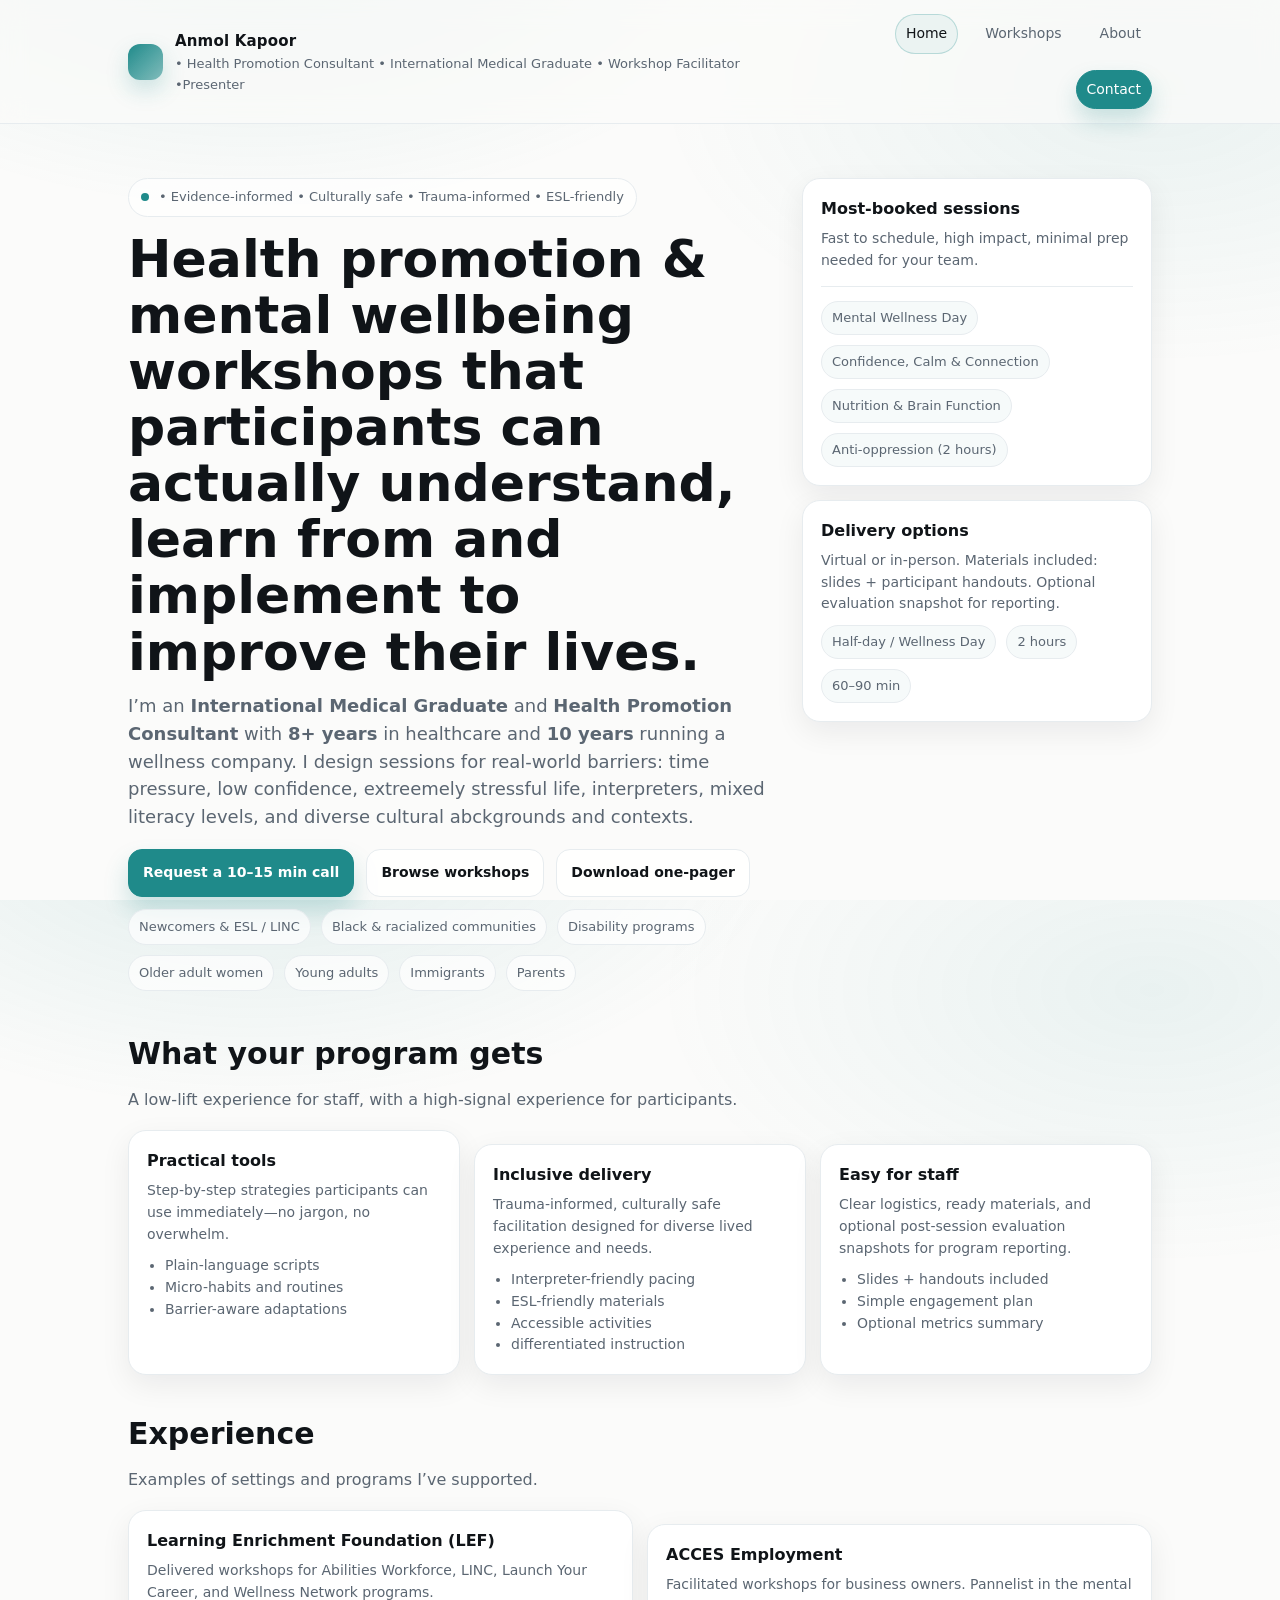
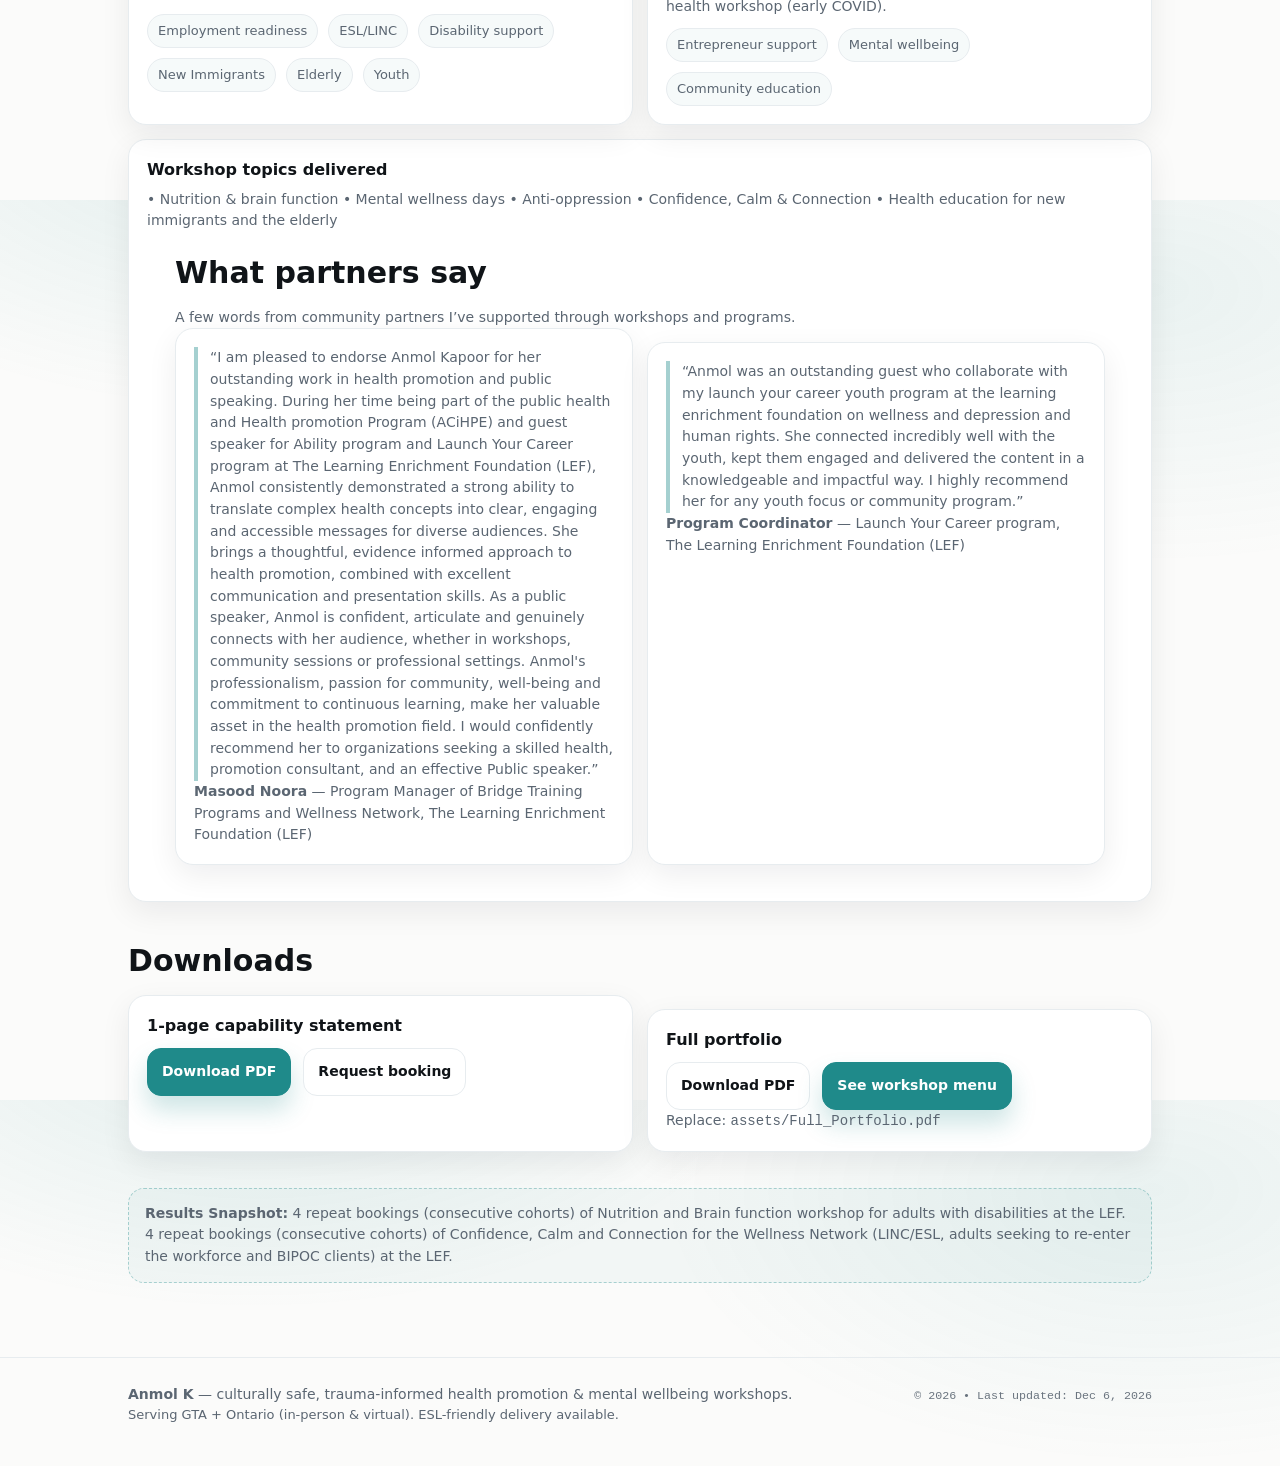
==== index.html @ 8e1f1c74 "Updated assets and testimonials  index.html" ====
<!doctype html>
<html lang="en">
<head>
  <meta charset="utf-8">
  <meta name="viewport" content="width=device-width, initial-scale=1">
  <meta name="description" content="Health Promotion Consultant portfolio site">
  <title>Anmol Kapoor • Health Promotion Consultant Portfolio</title>
  <link rel="preconnect" href="https://fonts.googleapis.com">
  <link rel="preconnect" href="https://fonts.gstatic.com" crossorigin>
  <link rel="stylesheet" href="styles.css">
</head>
<body>
  <header class="topbar">
    <div class="container">
      <div class="nav">
        <a class="brand" href="index.html" aria-label="Home">
          <div class="mark" aria-hidden="true"></div>
          <div>
            <b>Anmol Kapoor</b>
            <span>• Health Promotion Consultant • International Medical Graduate • Workshop Facilitator •Presenter</span>
          </div>
        </a>

        <nav class="menu" aria-label="Primary">
          <a data-nav href="index.html">Home</a>
          <a data-nav href="workshops.html">Workshops</a>
          <a data-nav href="about.html">About</a>
          <a data-nav class="cta" href="contact.html">Contact</a>
        </nav>
      </div>
    </div>
  </header>

  <main>
    
<section class="hero">
  <div class="container">
    <div class="hero-grid">
      <div>
        <div class="kicker"><span class="dot"></span><span> • Evidence‑informed • Culturally safe • Trauma‑informed • ESL‑friendly</span></div>
        <h1>Health promotion & mental wellbeing workshops that participants can actually understand, learn from and implement to improve their lives.</h1>
        <p class="lede">
          I’m an <b>International Medical Graduate</b> and <b>Health Promotion Consultant</b> with <b>8+ years</b> in healthcare and
          <b>10 years</b> running a wellness company. I design sessions for real-world barriers: time pressure, low confidence, extreemely stressful life, interpreters,
          mixed literacy levels, and diverse cultural abckgrounds and contexts.
        </p>

        <div class="actions">
          <a class="button primary" href="contact.html">Request a 10–15 min call</a>
          <a class="button" href="workshops.html">Browse workshops</a>
          <a class="button" href="#downloads">Download one‑pager</a>
        </div>

        <div class="badge-row">
          <span class="badge">Newcomers & ESL / LINC</span>
          <span class="badge">Black & racialized communities</span>
          <span class="badge">Disability programs</span>
          <span class="badge">Older adult women</span>
          <span class="badge">Young adults</span>
          <span class="badge">Immigrants</span>
          <span class="badge">Parents</span>
        </div>
      </div>

      <aside>
        <div class="card">
          <h3>Most-booked sessions</h3>
          <p>Fast to schedule, high impact, minimal prep needed for your team.</p>
          <div class="hr"></div>
          <div class="meta">
            <span>Mental Wellness Day</span>
            <span>Confidence, Calm & Connection</span>
            <span>Nutrition & Brain Function</span>
            <span>Anti‑oppression (2 hours)</span>
          </div>
        </div>

        <div class="card">
          <h3>Delivery options</h3>
          <p>Virtual or in-person. Materials included: slides + participant handouts. Optional evaluation snapshot for reporting.</p>
          <div class="meta">
            <span>Half-day / Wellness Day</span>
            <span>2 hours</span>
            <span>60–90 min</span>
          </div>
        </div>
      </aside>
    </div>
  </div>
</section>

<section class="section">
  <div class="container">
    <h2>What your program gets</h2>
    <p class="sub">A low-lift experience for staff, with a high-signal experience for participants.</p>

    <div class="grid-3">
      <div class="card">
        <h3>Practical tools</h3>
        <p>Step-by-step strategies participants can use immediately—no jargon, no overwhelm.</p>
        <ul class="list">
          <li>Plain-language scripts</li>
          <li>Micro-habits and routines</li>
          <li>Barrier-aware adaptations</li>
        </ul>
      </div>

      <div class="card">
        <h3>Inclusive delivery</h3>
        <p>Trauma-informed, culturally safe facilitation designed for diverse lived experience and needs.</p>
        <ul class="list">
          <li>Interpreter-friendly pacing</li>
          <li>ESL-friendly materials</li>
          <li>Accessible activities</li>
          <li>differentiated instruction</li>
        </ul>
      </div>

      <div class="card">
        <h3>Easy for staff</h3>
        <p>Clear logistics, ready materials, and optional post-session evaluation snapshots for program reporting.</p>
        <ul class="list">
          <li>Slides + handouts included</li>
          <li>Simple engagement plan</li>
          <li>Optional metrics summary</li>
        </ul>
      </div>
    </div>
  </div>
</section>

<section class="section">
  <div class="container">
    <h2>Experience</h2>
    <p class="sub">Examples of settings and programs I’ve supported.</p>

    <div class="grid-2">
      <div class="card">
        <h3>Learning Enrichment Foundation (LEF)</h3>
        <p>Delivered workshops for Abilities Workforce, LINC, Launch Your Career, and Wellness Network programs.</p>
        <div class="meta">
          <span>Employment readiness</span><span>ESL/LINC</span><span>Disability support</span><span>New Immigrants</span><span>Elderly</span><span>Youth</span>
        </div>
      </div>
      <div class="card">
        <h3>ACCES Employment</h3>
        <p>Facilitated workshops for business owners. Pannelist in the mental health workshop (early COVID).</p>
        <div class="meta">
          <span>Entrepreneur support</span><span>Mental wellbeing</span><span>Community education</span>
        </div>
      </div>
    </div>

    <div class="card" style="margin-top:14px">
      <h3>Workshop topics delivered</h3>
      <p> • Nutrition & brain function • Mental wellness days • Anti-oppression • Confidence, Calm & Connection • Health education for new immigrants and the elderly</p>
       <section class="section" id="testimonials">
  <div class="container">
    <h2>What partners say</h2>
    <p class="muted">A few words from community partners I’ve supported through workshops and programs.</p>

    <div class="grid-2">
      <div class="card testimonial">
        <p class="quote">“I am pleased to endorse Anmol Kapoor for her outstanding work in health promotion and public speaking. During her time being part of the public health and Health promotion Program (ACiHPE) and guest speaker for Ability program and Launch Your Career program at The Learning Enrichment Foundation (LEF), Anmol consistently demonstrated a strong ability to translate complex health concepts into clear, engaging and accessible messages for diverse audiences. 

She brings a thoughtful, evidence informed approach to health promotion, combined with excellent communication and presentation skills. As a public speaker, Anmol is confident, articulate and genuinely connects with her audience, whether in workshops, community sessions or professional settings.

Anmol's professionalism, passion for community, well-being and commitment to continuous learning, make her valuable asset in the health promotion field. I would confidently recommend her to organizations seeking a skilled health, promotion consultant, and an effective Public speaker.”</p>
        <p class="byline"><strong>Masood Noora</strong> — Program Manager of Bridge Training Programs and Wellness Network, The Learning Enrichment Foundation (LEF)</p>
      </div>

      <div class="card testimonial">
        <p class="quote">“Anmol was an outstanding guest who collaborate with my launch your career youth program at the learning enrichment foundation on wellness and depression and human rights. She connected incredibly well with the youth, kept them engaged and delivered the content in a knowledgeable and impactful way. I highly recommend her for any youth focus or community program.”</p>
        <p class="byline"><strong>Program Coordinator</strong> — Launch Your Career program, The Learning Enrichment Foundation (LEF)</p>
      </div>
    </div>
  </div>
</section>
    </div>
  </div>
</section>

<section class="section" id="downloads">
  <div class="container">
    <h2>Downloads</h2>
    

    <div class="grid-2">
      <div class="card">
        <h3>1‑page capability statement</h3>
        
        <div class="actions" style="margin-top:10px">
          <a class="button primary" href="assets/AnnK_Capability_Statement_UPLOAD.pdf" download>Download PDF</a>
          <a class="button" href="contact.html">Request booking</a>
        </div>
        
      </div>
      <div class="card">
        <h3>Full portfolio</h3>
       
        <div class="actions" style="margin-top:10px">
          <a class="button" href="assets/AnnK_Full_Portfolio_UPLOAD.pdf" download>Download PDF</a>
          <a class="button primary" href="workshops.html">See workshop menu</a>
        </div>
        <p class="small">Replace: <span style="font-family:var(--mono)">assets/Full_Portfolio.pdf</span></p>
      </div>
    </div>
  </div>
</section>

<section class="section">
  <div class="container">
    <div class="note">
      <b>Results Snapshot:</b> 4 repeat bookings (consecutive cohorts) of Nutrition and Brain function workshop for adults with disabilities at the LEF. 4 repeat bookings (consecutive cohorts) of Confidence, Calm and Connection for the Wellness Network (LINC/ESL, adults seeking to re-enter the workforce and BIPOC clients) at the LEF.
      
    </div>
  </div>
</section>

  </main>

  <footer class="footer">
    <div class="container">
      <div class="row">
        <div>
          <div><b>Anmol K</b> — culturally safe, trauma-informed health promotion & mental wellbeing workshops.</div>
          <div class="small">Serving GTA + Ontario (in-person & virtual). ESL-friendly delivery available.</div>
        </div>
        <div style="text-align:right">
          <small>© <span id="y"></span> • Last updated: <span id="d"></span></small>
        </div>
      </div>
    </div>
  </footer>

  <script>
    document.getElementById('y').textContent = new Date().getFullYear();
    const months = ["Jan","Feb","Mar","Apr","May","Jun","Jul","Aug","Sep","Oct","Nov","Dec"];
    const now = new Date();
    document.getElementById('d').textContent = months[now.getMonth()] + " " + now.getDate() + ", " + now.getFullYear();
  </script>
  <script src="script.js"></script>
</body>
</html>
---- styles.css ----
:root{
  --bg: #fbfbfa;
  --card: #ffffff;
  --text: #101418;
  --muted: #5b6672;
  --line: #e7ecef;
  --accent: #1f8a8a; /* teal */
  --accent-2:#0f6d6d;
  --shadow: 0 10px 30px rgba(16,20,24,.07);
  --radius: 18px;
  --max: 1080px;
  --pad: clamp(18px, 3vw, 28px);
  --h1: clamp(34px, 4.2vw, 52px);
  --h2: clamp(22px, 2.6vw, 30px);
  --h3: 18px;
  --p: 16px;
  --small: 13px;
  --mono: ui-monospace, SFMono-Regular, Menlo, Monaco, Consolas, "Liberation Mono", "Courier New", monospace;
  --sans: ui-sans-serif, system-ui, -apple-system, Segoe UI, Roboto, Helvetica, Arial, "Apple Color Emoji","Segoe UI Emoji";
}

*{box-sizing:border-box}
html,body{height:100%}
body{
  margin:0;
  font-family:var(--sans);
  background: radial-gradient(900px 500px at 20% -10%, rgba(31,138,138,.12), transparent 60%),
              radial-gradient(900px 500px at 90% 10%, rgba(31,138,138,.08), transparent 55%),
              var(--bg);
  color:var(--text);
  line-height:1.55;
}

a{color:inherit; text-decoration:none}
a:hover{text-decoration:underline}
.container{max-width:var(--max); margin:0 auto; padding:0 var(--pad)}
/* Top nav */
.topbar{
  position:sticky; top:0; z-index:50;
  background: rgba(251,251,250,.72);
  backdrop-filter: blur(12px);
  border-bottom:1px solid var(--line);
}
.nav{
  display:flex; align-items:center; justify-content:space-between;
  padding: 14px 0;
  gap: 18px;
}
.brand{
  display:flex; align-items:center; gap:12px; min-width: 200px;
}
.mark{
  width:36px; height:36px; border-radius:12px;
  background: linear-gradient(135deg, var(--accent), rgba(31,138,138,.55));
  box-shadow: 0 10px 22px rgba(31,138,138,.22);
}
.brand b{font-size: 15px; letter-spacing:.2px}
.brand span{display:block; font-size: var(--small); color: var(--muted); margin-top: 1px}

.menu{display:flex; gap: 16px; align-items:center; flex-wrap: wrap; justify-content:flex-end}
.menu a{
  font-size: 14px;
  color: var(--muted);
  padding: 8px 10px;
  border-radius: 999px;
  border: 1px solid transparent;
}
.menu a.active{
  color: var(--text);
  border-color: rgba(31,138,138,.25);
  background: rgba(31,138,138,.06);
}
.menu a.cta{
  color: white;
  background: var(--accent);
  border-color: var(--accent);
  box-shadow: 0 12px 22px rgba(31,138,138,.22);
}
.menu a.cta:hover{background: var(--accent-2); text-decoration:none}

.footer{
  border-top:1px solid var(--line);
  margin-top: 56px;
  padding: 26px 0 40px;
  color: var(--muted);
  font-size: 14px;
}
.footer .row{display:flex; justify-content:space-between; gap:18px; flex-wrap:wrap}
.footer small{font-family: var(--mono); opacity:.9}

/* sections */
.hero{
  padding: 54px 0 22px;
}
.hero-grid{
  display:grid;
  grid-template-columns: 1.3fr .7fr;
  gap: 24px;
  align-items: start;
}
@media (max-width: 900px){
  .hero-grid{grid-template-columns: 1fr}
}
.kicker{
  display:inline-flex; gap:10px; align-items:center;
  font-size: 13px; color: var(--muted);
  border: 1px solid var(--line);
  background: rgba(255,255,255,.7);
  padding: 8px 12px;
  border-radius: 999px;
}
.dot{width:8px;height:8px;border-radius:50%;background: var(--accent)}
h1{font-size: var(--h1); line-height:1.08; margin: 14px 0 12px}
.lede{font-size: 18px; color: var(--muted); margin: 0 0 18px}
.actions{display:flex; gap:12px; flex-wrap: wrap; align-items:center}
.button{
  display:inline-flex; align-items:center; justify-content:center;
  gap:10px;
  padding: 12px 14px;
  border-radius: 14px;
  border:1px solid var(--line);
  background: rgba(255,255,255,.9);
  font-weight: 600;
  font-size: 14px;
}
.button.primary{
  background: var(--accent);
  border-color: var(--accent);
  color:white;
  box-shadow: 0 14px 24px rgba(31,138,138,.22);
}
.button.primary:hover{background: var(--accent-2); text-decoration:none}
.button:hover{text-decoration:none; border-color: rgba(31,138,138,.25)}
.badge-row{display:flex; gap:10px; flex-wrap:wrap; margin-top: 12px}
.badge{
  font-size: 13px;
  padding: 7px 10px;
  border-radius: 999px;
  border: 1px solid var(--line);
  background: rgba(255,255,255,.7);
  color: var(--muted);
}

.card{
  background: var(--card);
  border: 1px solid var(--line);
  border-radius: var(--radius);
  box-shadow: var(--shadow);
  padding: 18px;
}
.card + .card{margin-top: 14px}
.card h3{margin: 0 0 6px; font-size: 16px}
.card p{margin: 0; color: var(--muted); font-size: 14px}
.meta{
  font-size: 13px;
  color: var(--muted);
  margin-top: 10px;
  display:flex; flex-wrap:wrap; gap:10px;
}
.meta span{
  border:1px solid var(--line);
  background: rgba(31,138,138,.04);
  padding: 6px 10px;
  border-radius: 999px;
}
.section{
  padding: 18px 0;
}
.section h2{
  font-size: var(--h2);
  margin: 0 0 10px;
}
.section .sub{
  color: var(--muted);
  margin: 0 0 18px;
  max-width: 70ch;
}
.grid-3{
  display:grid;
  grid-template-columns: repeat(3, 1fr);
  gap: 14px;
}
@media (max-width: 900px){ .grid-3{grid-template-columns: 1fr} }
.grid-2{
  display:grid;
  grid-template-columns: 1fr 1fr;
  gap: 14px;
}
@media (max-width: 900px){ .grid-2{grid-template-columns: 1fr} }

.list{
  margin: 10px 0 0;
  padding-left: 18px;
  color: var(--muted);
  font-size: 14px;
}
.hr{height:1px; background: var(--line); margin: 14px 0}
.small{
  font-size: 13px; color: var(--muted);
}
.quote{
  border-left: 4px solid rgba(31,138,138,.4);
  padding-left: 12px;
  color: var(--muted);
  font-size: 14px;
}
.note{
  border: 1px dashed rgba(31,138,138,.35);
  background: rgba(31,138,138,.04);
  border-radius: 16px;
  padding: 14px 16px;
  color: var(--muted);
  font-size: 14px;
}
.form{
  display:grid;
  gap: 12px;
}
label{font-size: 13px; color: var(--muted)}
input, textarea{
  width:100%;
  font-family: var(--sans);
  font-size: 15px;
  padding: 12px 12px;
  border-radius: 14px;
  border: 1px solid var(--line);
  background: rgba(255,255,255,.9);
  outline:none;
}
textarea{min-height: 140px; resize: vertical}
input:focus, textarea:focus{
  border-color: rgba(31,138,138,.45);
  box-shadow: 0 0 0 4px rgba(31,138,138,.12);
}
.inline{
  display:flex; gap: 12px; flex-wrap:wrap;
}
.inline > div{flex:1; min-width: 210px}
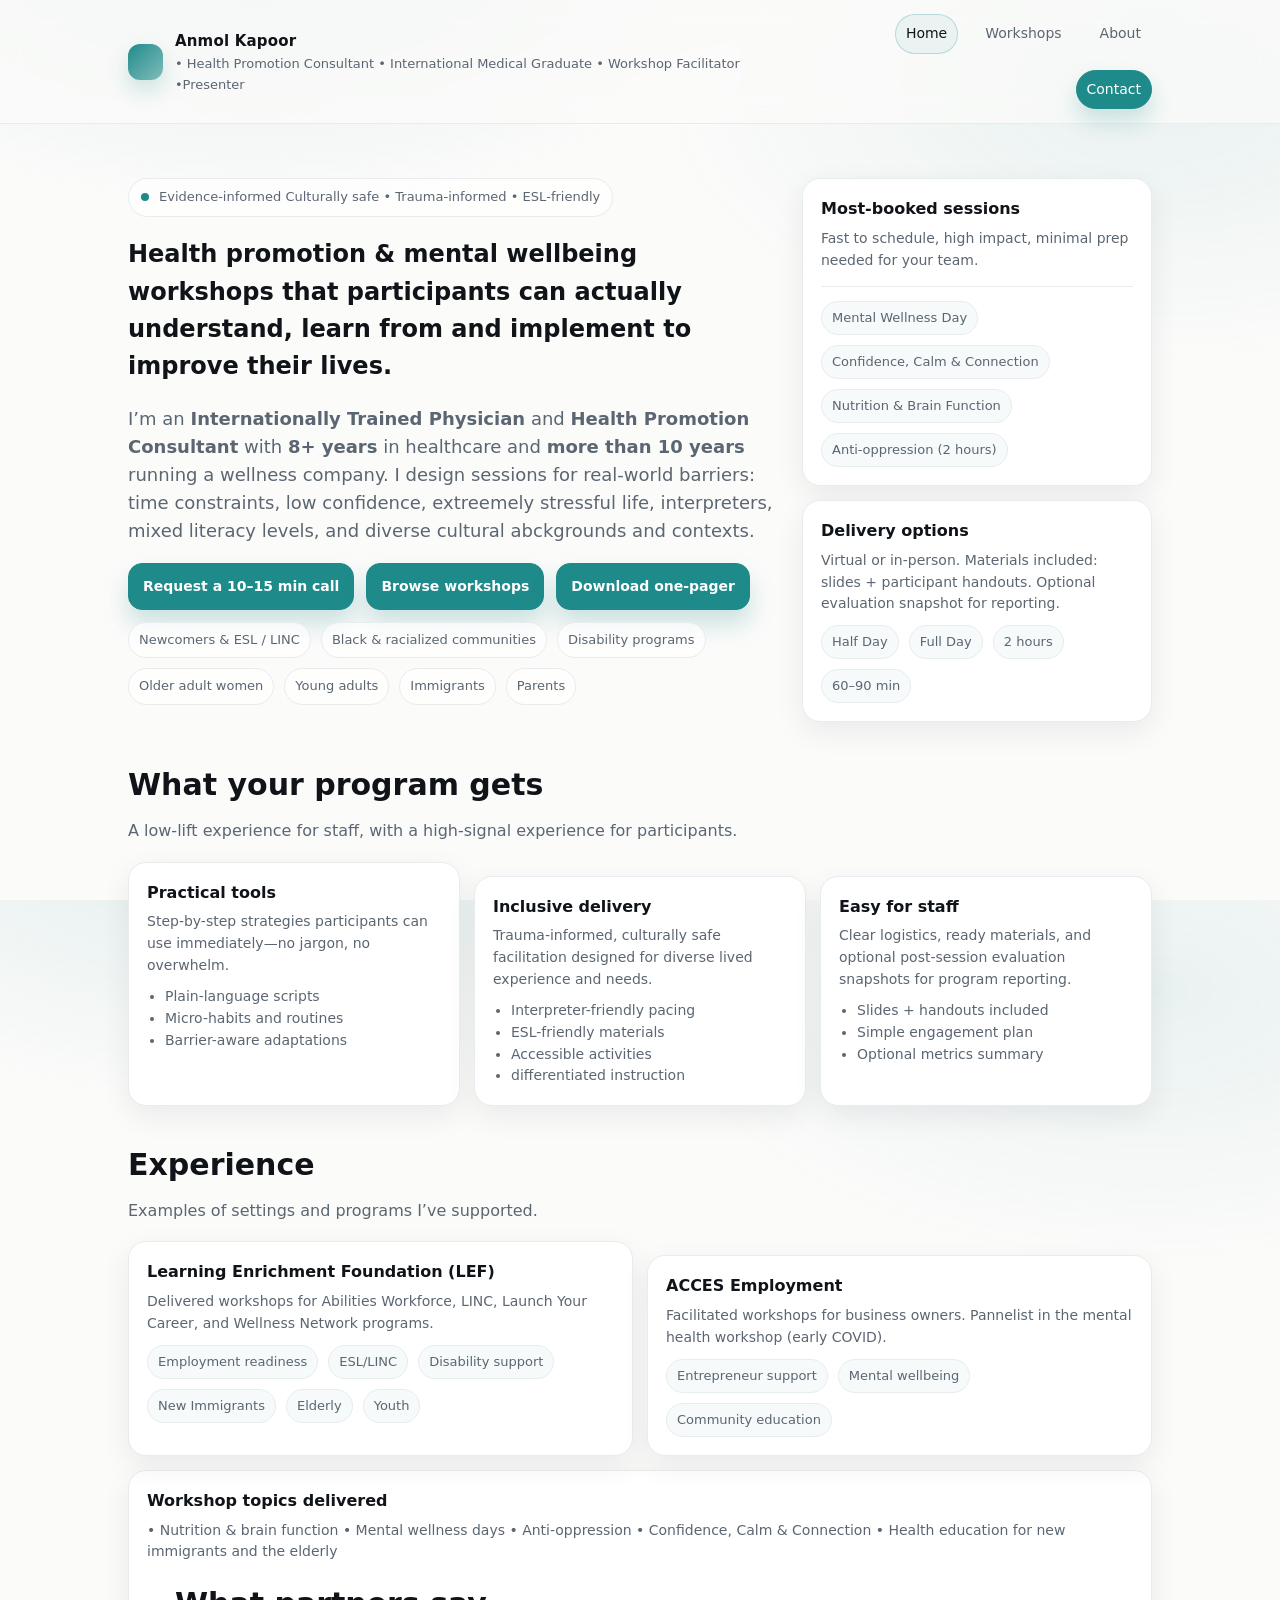
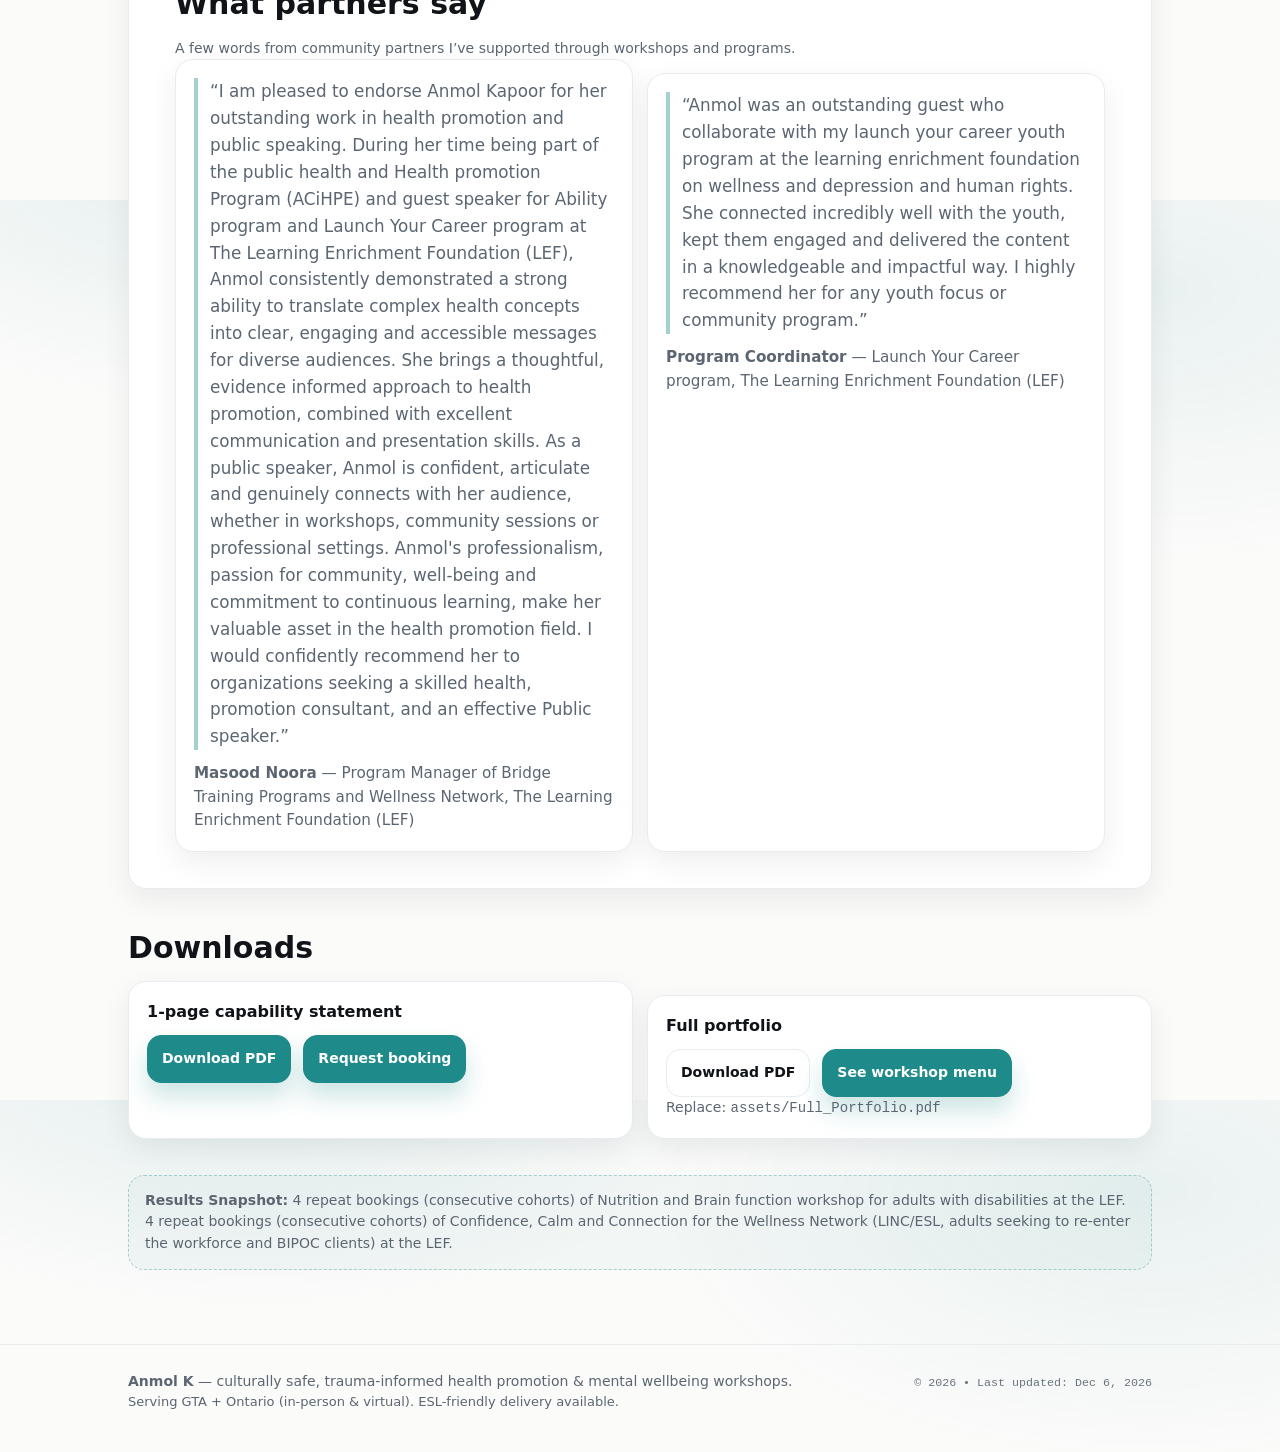
==== commit 2e78710f: "Update index.html" ====
--- a/index.html
+++ b/index.html
@@ -37,18 +37,18 @@
   <div class="container">
     <div class="hero-grid">
       <div>
-        <div class="kicker"><span class="dot"></span><span> • Evidence‑informed • Culturally safe • Trauma‑informed • ESL‑friendly</span></div>
-        <h1>Health promotion & mental wellbeing workshops that participants can actually understand, learn from and implement to improve their lives.</h1>
+        <div class="kicker"><span class="dot"></span><span>Evidence‑informed <span class="dot"></span><span>Culturally safe • Trauma‑informed • ESL‑friendly</span></div>
+        <h2>Health promotion & mental wellbeing workshops that participants can actually understand, learn from and implement to improve their lives.</h2>
         <p class="lede">
-          I’m an <b>International Medical Graduate</b> and <b>Health Promotion Consultant</b> with <b>8+ years</b> in healthcare and
-          <b>10 years</b> running a wellness company. I design sessions for real-world barriers: time pressure, low confidence, extreemely stressful life, interpreters,
+          I’m an <b>Internationally Trained Physician</b> and <b>Health Promotion Consultant</b> with <b>8+ years</b> in healthcare and
+          <b>more than 10 years</b> running a wellness company. I design sessions for real-world barriers: time constraints, low confidence, extreemely stressful life, interpreters,
           mixed literacy levels, and diverse cultural abckgrounds and contexts.
         </p>
 
         <div class="actions">
           <a class="button primary" href="contact.html">Request a 10–15 min call</a>
-          <a class="button" href="workshops.html">Browse workshops</a>
-          <a class="button" href="#downloads">Download one‑pager</a>
+          <a class="button primary" href="workshops.html">Browse workshops</a>
+          <a class="button primary" href="#downloads">Download one‑pager</a>
         </div>
 
         <div class="badge-row">
@@ -79,7 +79,8 @@
           <h3>Delivery options</h3>
           <p>Virtual or in-person. Materials included: slides + participant handouts. Optional evaluation snapshot for reporting.</p>
           <div class="meta">
-            <span>Half-day / Wellness Day</span>
+            <span>Half Day</span>
+            <span>Full Day</span>
             <span>2 hours</span>
             <span>60–90 min</span>
           </div>
@@ -191,7 +192,7 @@
         
         <div class="actions" style="margin-top:10px">
           <a class="button primary" href="assets/AnnK_Capability_Statement_UPLOAD.pdf" download>Download PDF</a>
-          <a class="button" href="contact.html">Request booking</a>
+          <a class="button primary" href="contact.html">Request booking</a>
         </div>
         
       </div>
--- a/styles.css
+++ b/styles.css
@@ -236,3 +236,13 @@
   display:flex; gap: 12px; flex-wrap:wrap;
 }
 .inline > div{flex:1; min-width: 210px}
+.testimonial .quote {
+  font-size: 1.05rem;
+  line-height: 1.6;
+  margin-bottom: 0.75rem;
+}
+
+.testimonial .byline {
+  margin: 0;
+  font-size: 0.95rem;
+}
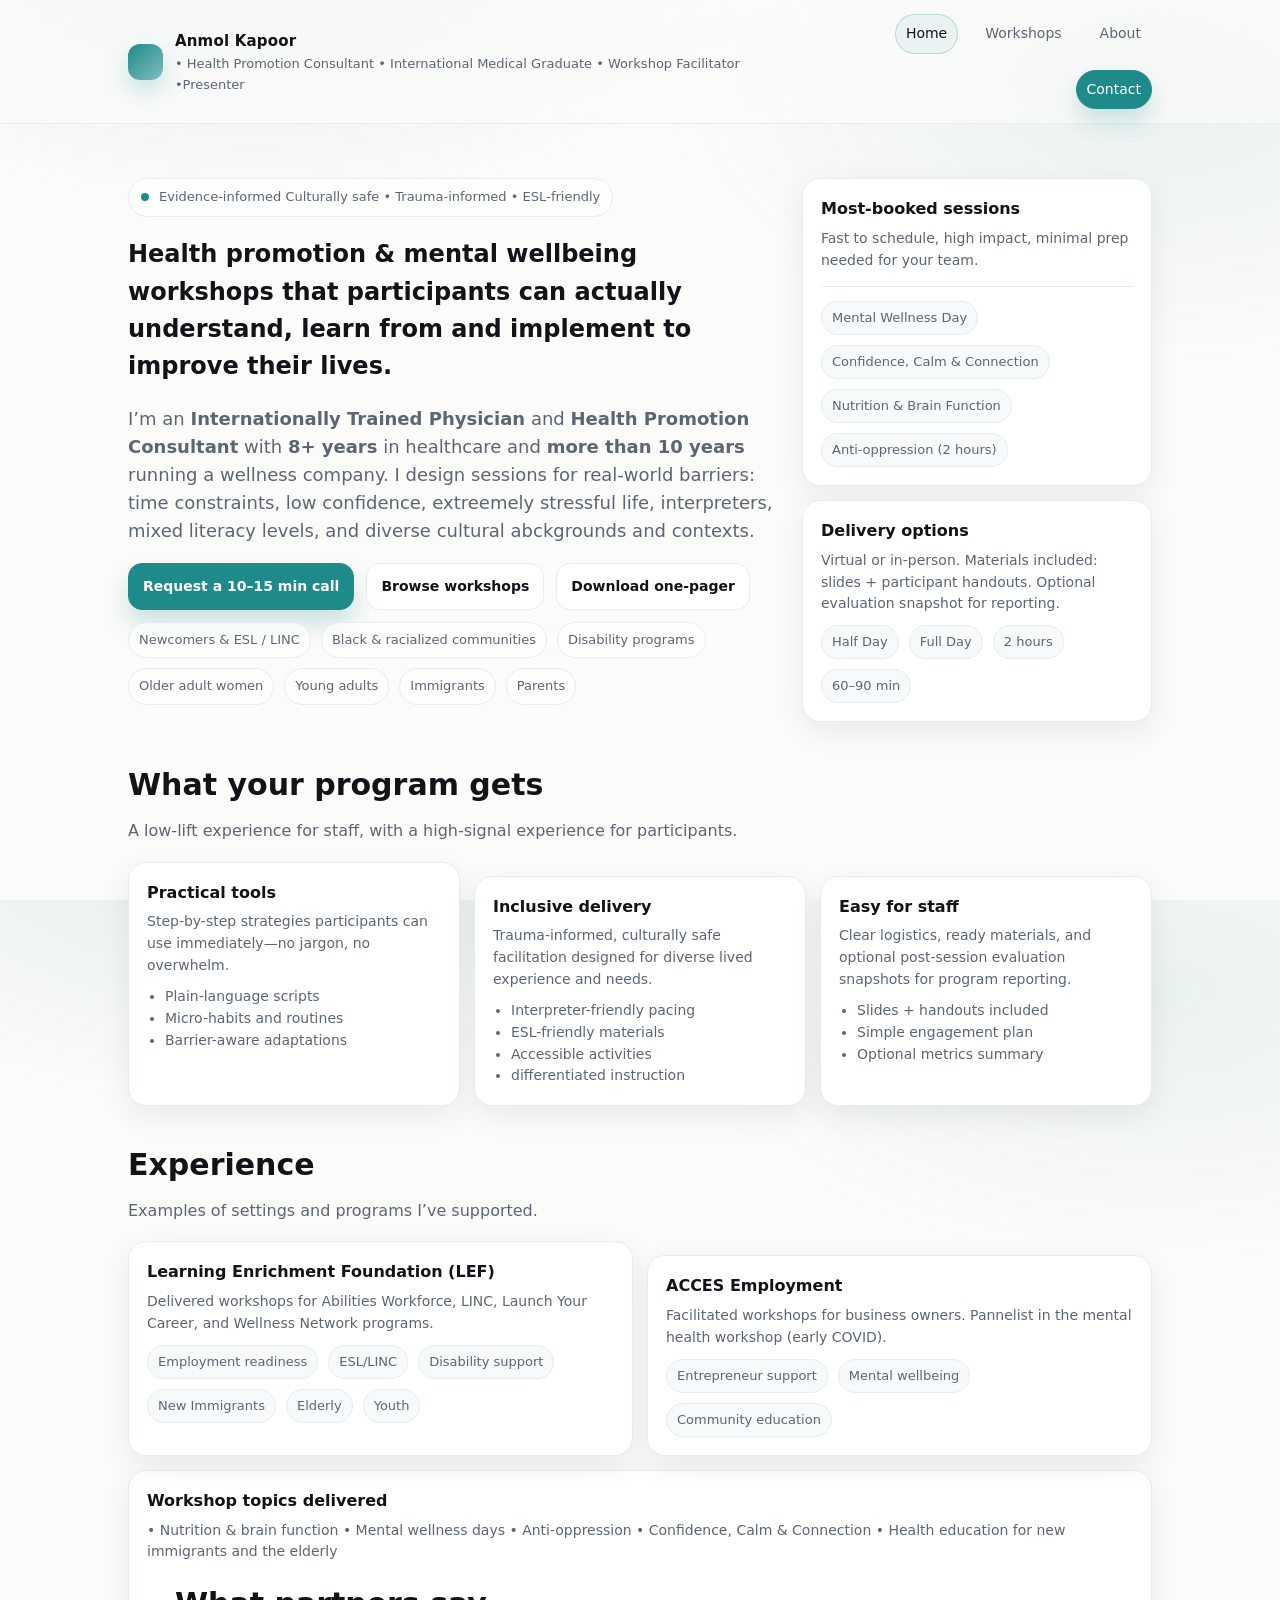
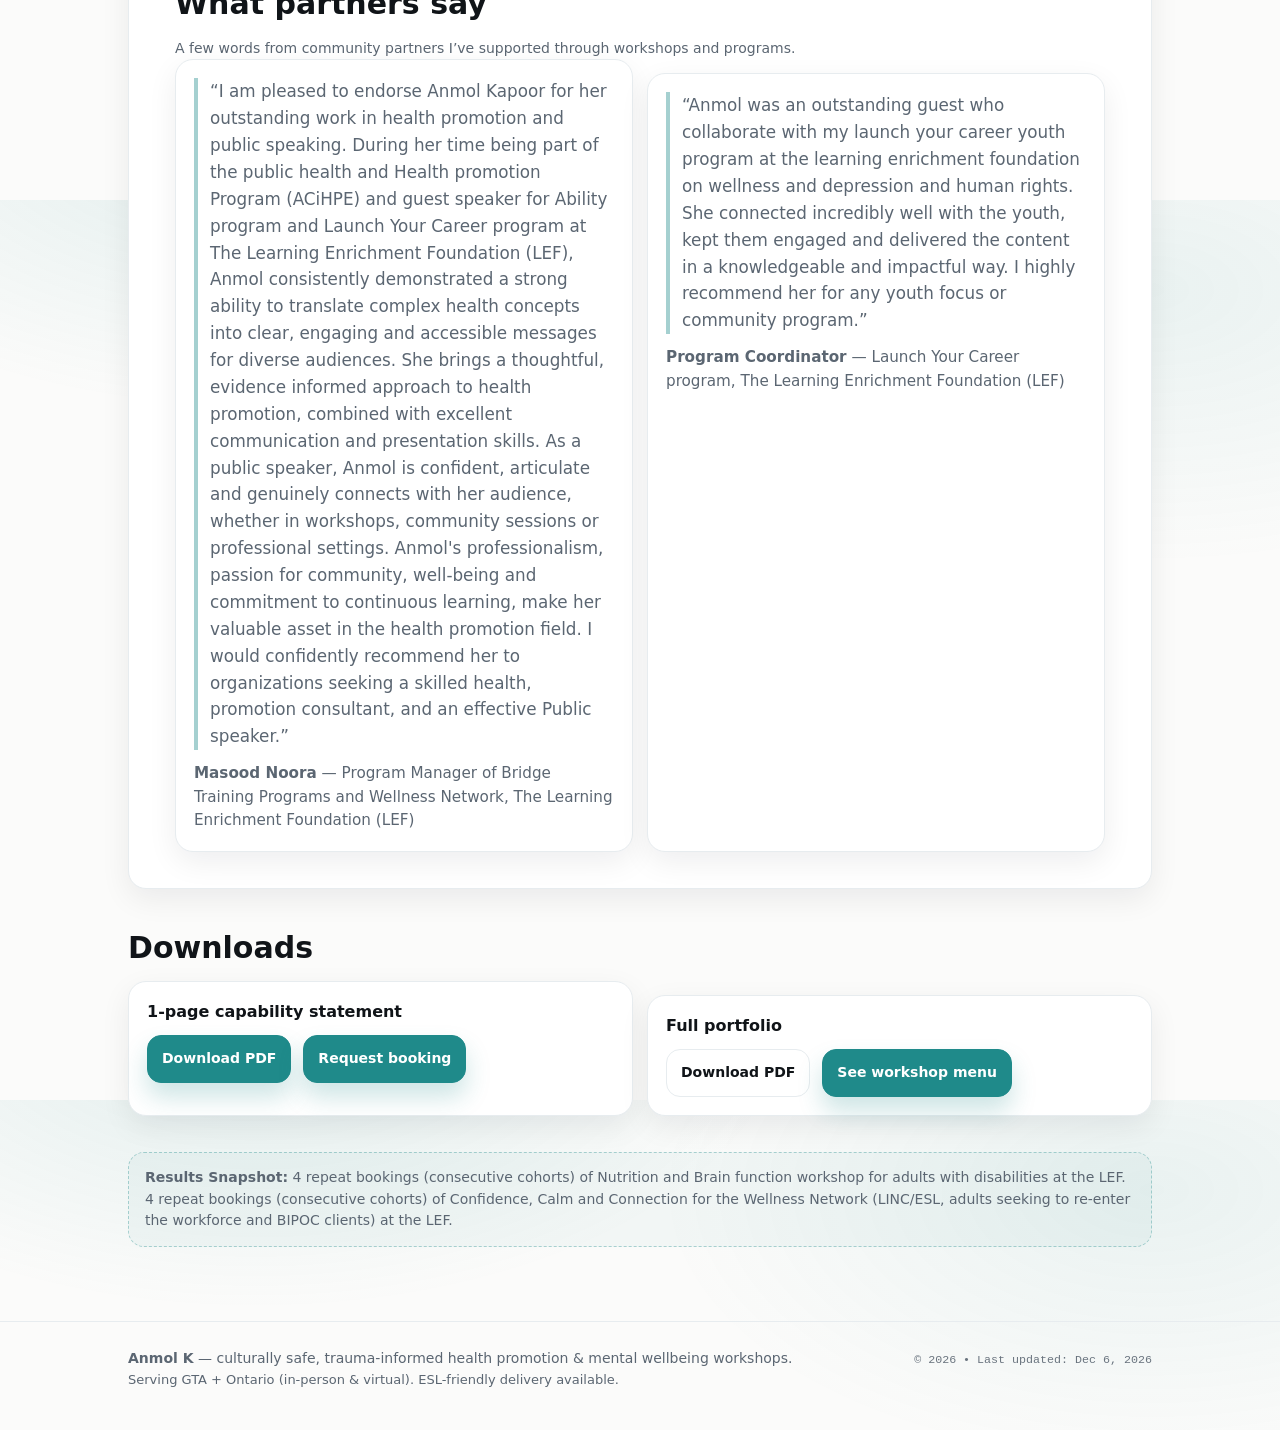
==== commit 75faadc4: "Update index.html" ====
--- a/index.html
+++ b/index.html
@@ -47,8 +47,8 @@
 
         <div class="actions">
           <a class="button primary" href="contact.html">Request a 10–15 min call</a>
-          <a class="button primary" href="workshops.html">Browse workshops</a>
-          <a class="button primary" href="#downloads">Download one‑pager</a>
+          <a class="button" href="workshops.html">Browse workshops</a>
+          <a class="button" href="#downloads">Download one‑pager</a>
         </div>
 
         <div class="badge-row">
@@ -203,7 +203,7 @@
           <a class="button" href="assets/AnnK_Full_Portfolio_UPLOAD.pdf" download>Download PDF</a>
           <a class="button primary" href="workshops.html">See workshop menu</a>
         </div>
-        <p class="small">Replace: <span style="font-family:var(--mono)">assets/Full_Portfolio.pdf</span></p>
+       
       </div>
     </div>
   </div>
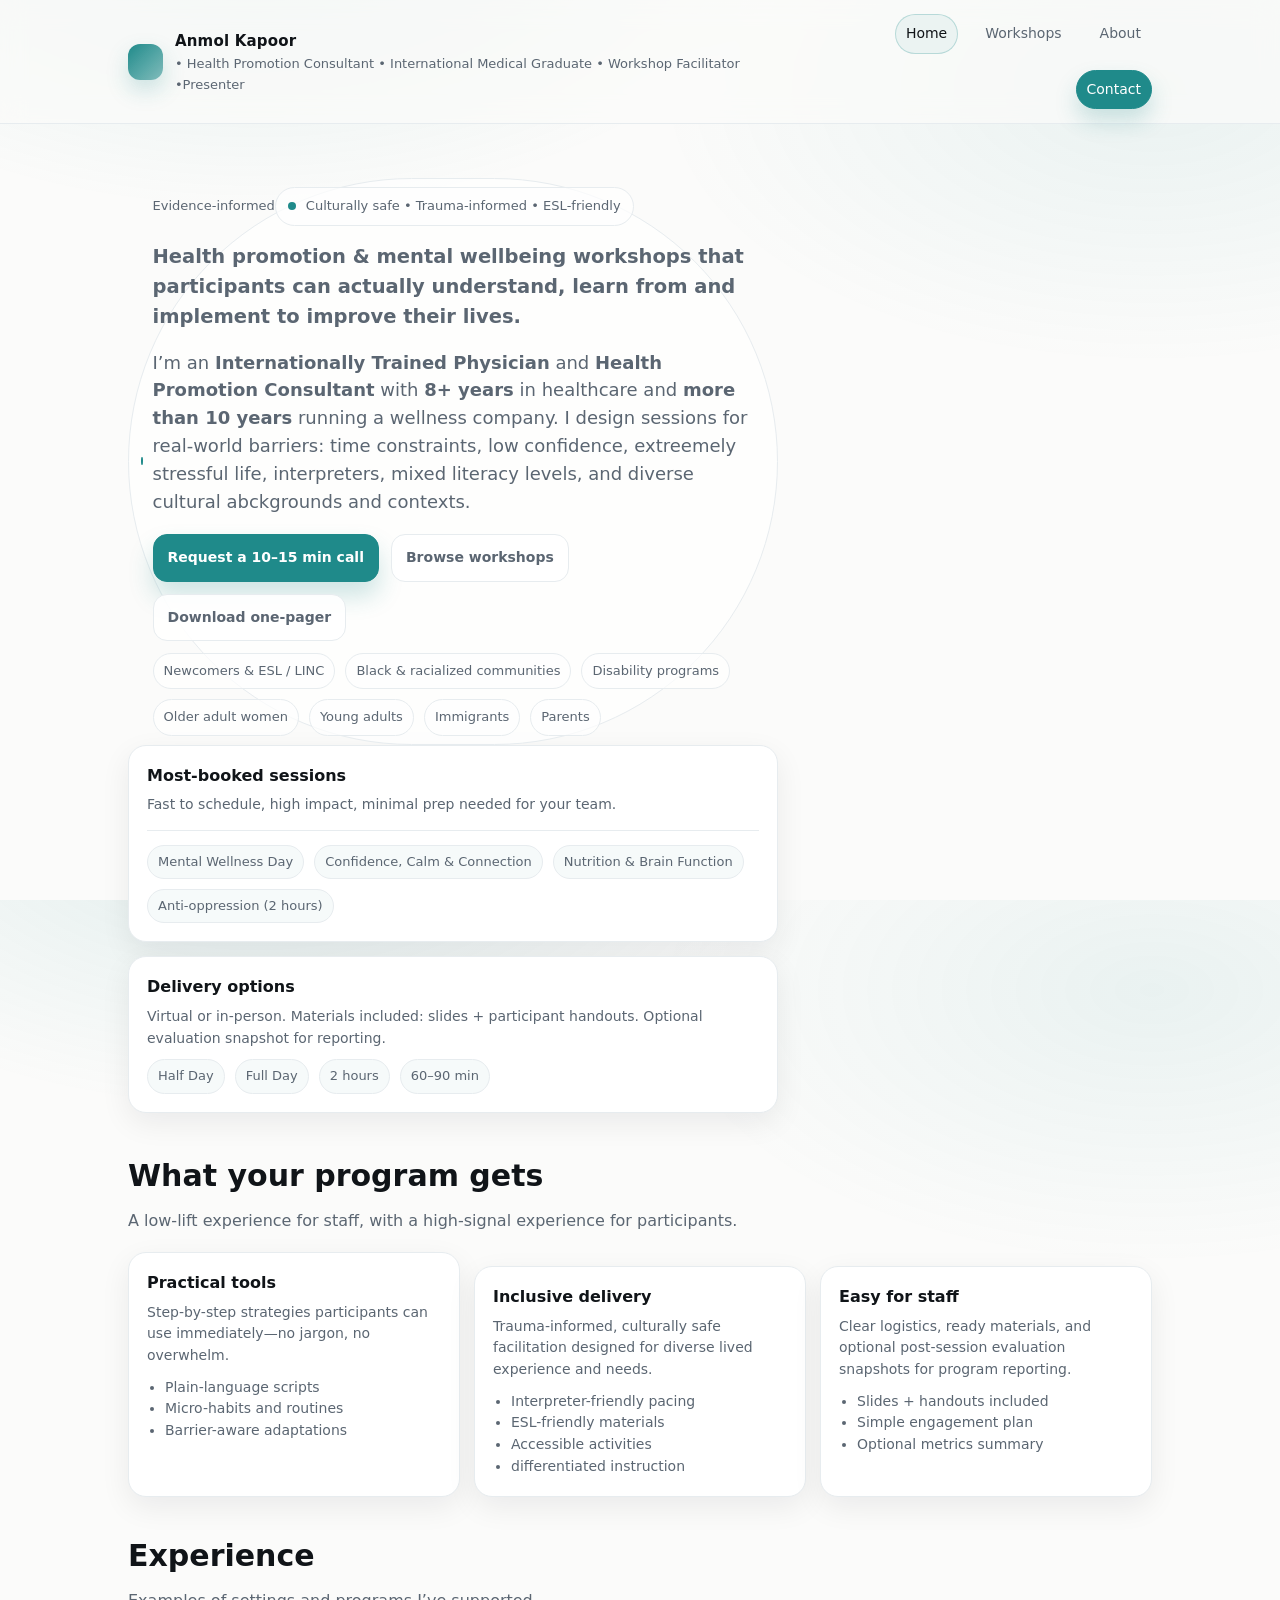
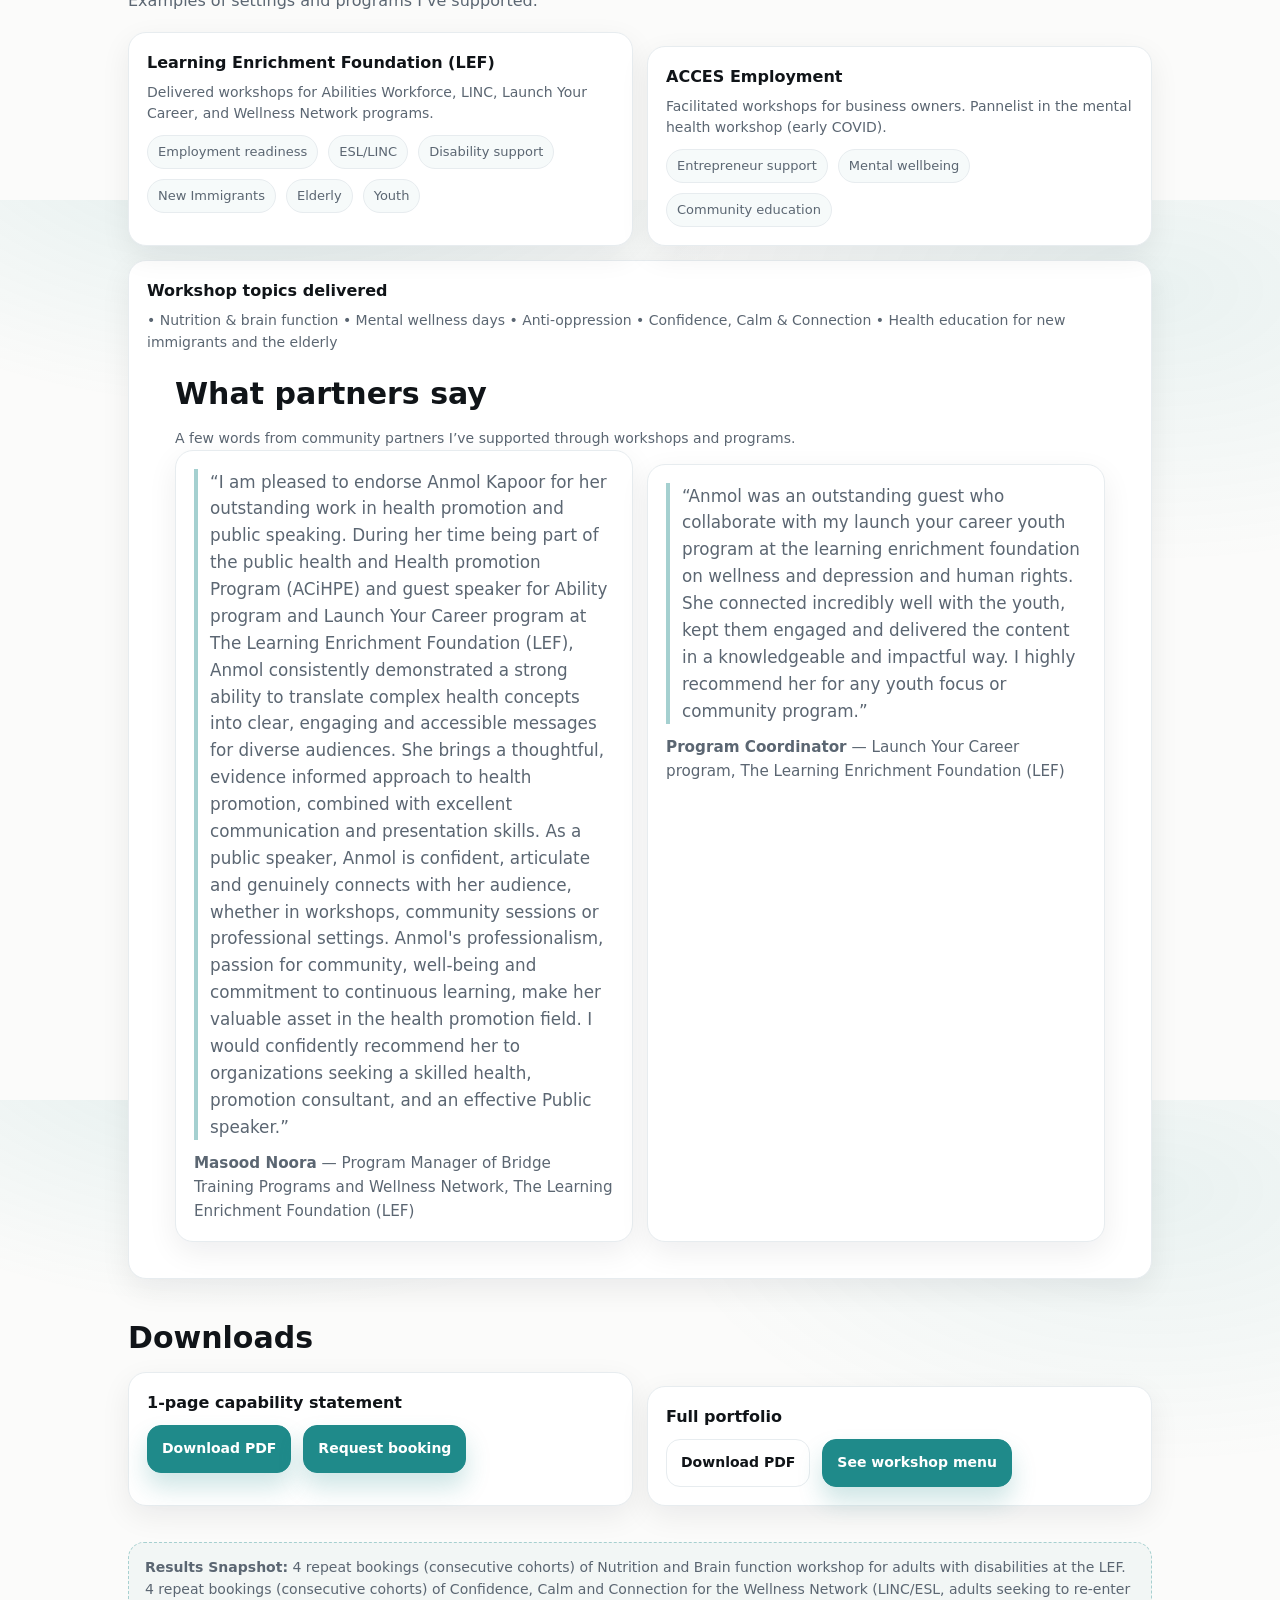
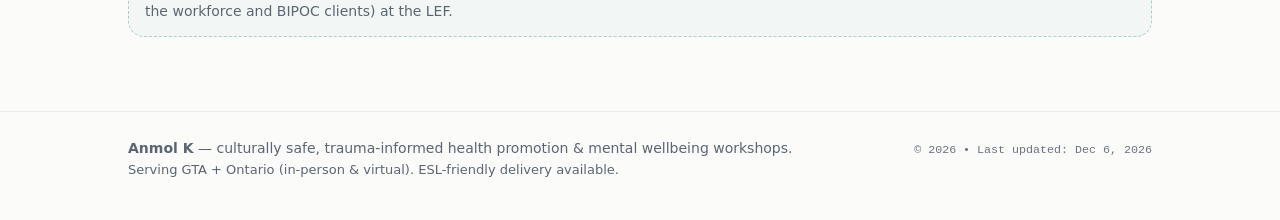
==== commit cee03a16: "Update index.html" ====
--- a/index.html
+++ b/index.html
@@ -37,7 +37,7 @@
   <div class="container">
     <div class="hero-grid">
       <div>
-        <div class="kicker"><span class="dot"></span><span>Evidence‑informed <span class="dot"></span><span>Culturally safe • Trauma‑informed • ESL‑friendly</span></div>
+        <div class="kicker"><span class="dot"></span><span>Evidence‑informed<div class="kicker"><span class="dot"></span><span>Culturally safe • Trauma‑informed • ESL‑friendly</span></div>
         <h2>Health promotion & mental wellbeing workshops that participants can actually understand, learn from and implement to improve their lives.</h2>
         <p class="lede">
           I’m an <b>Internationally Trained Physician</b> and <b>Health Promotion Consultant</b> with <b>8+ years</b> in healthcare and
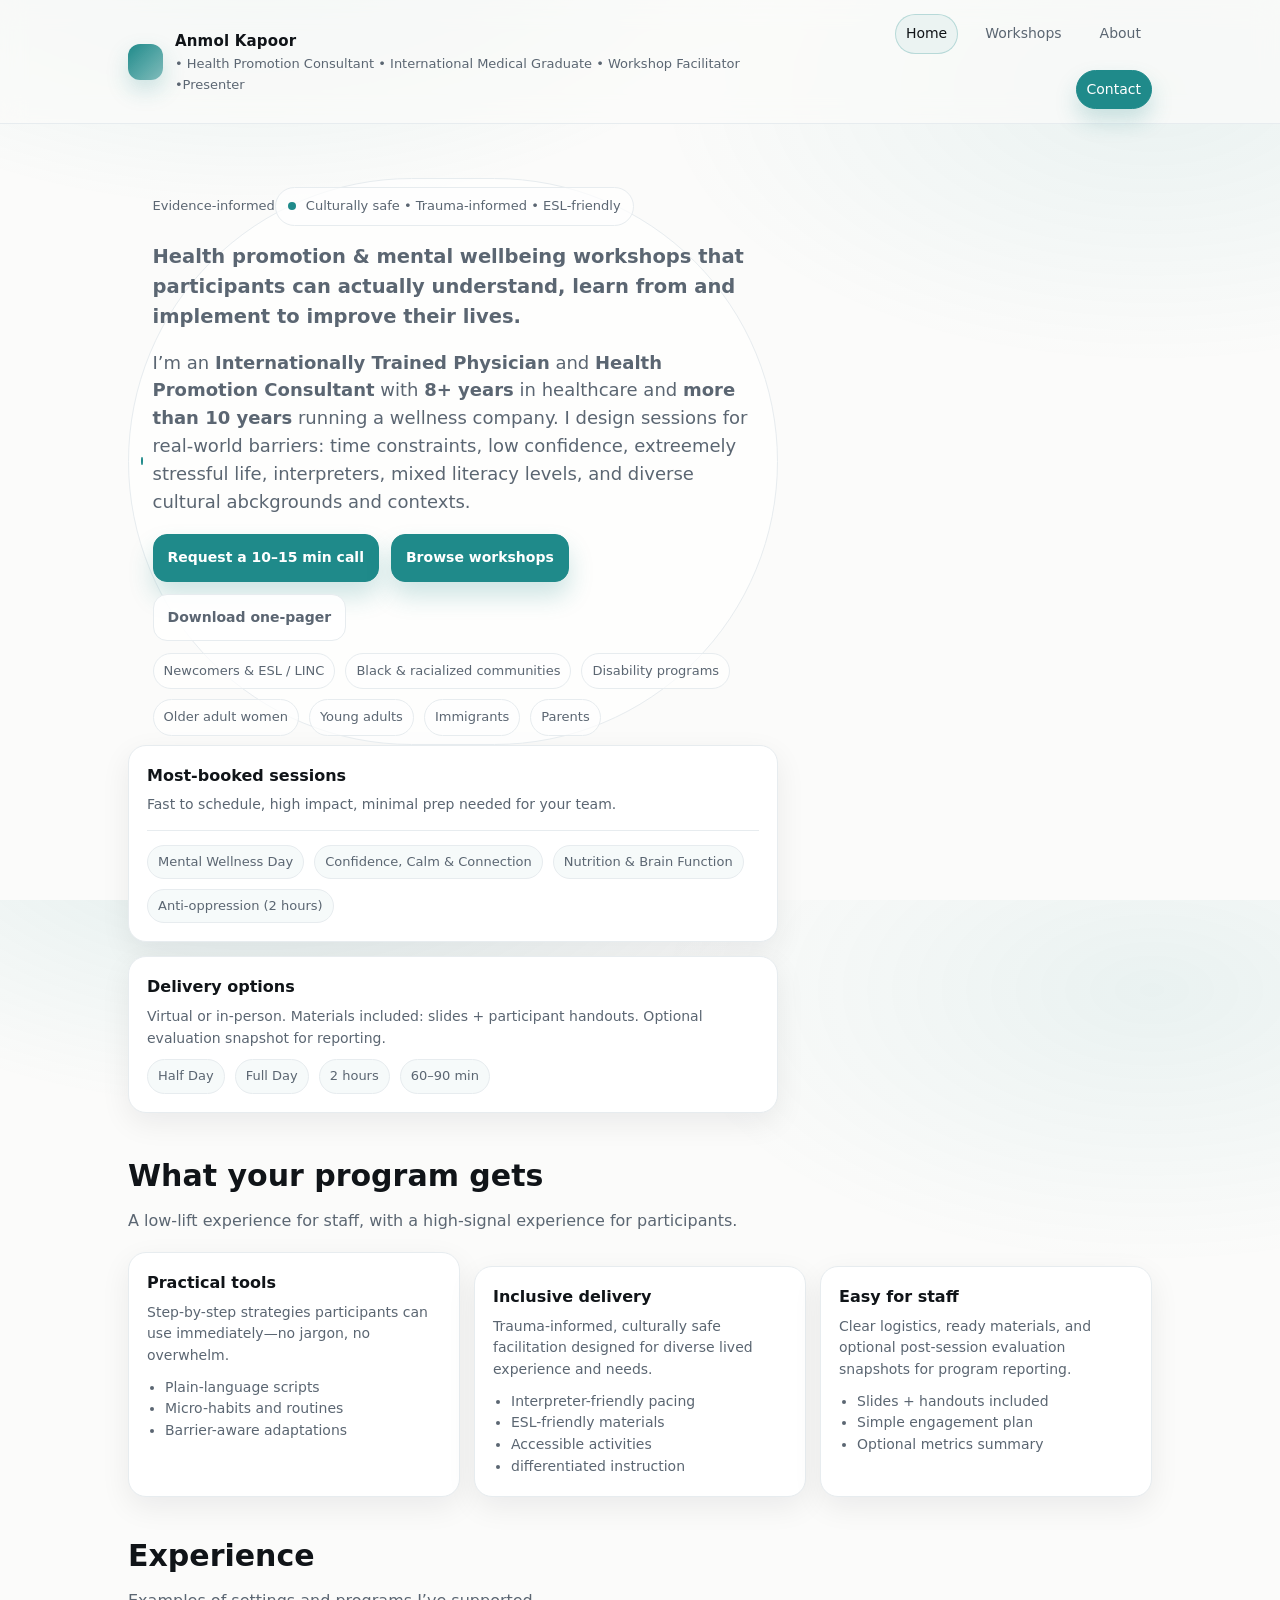
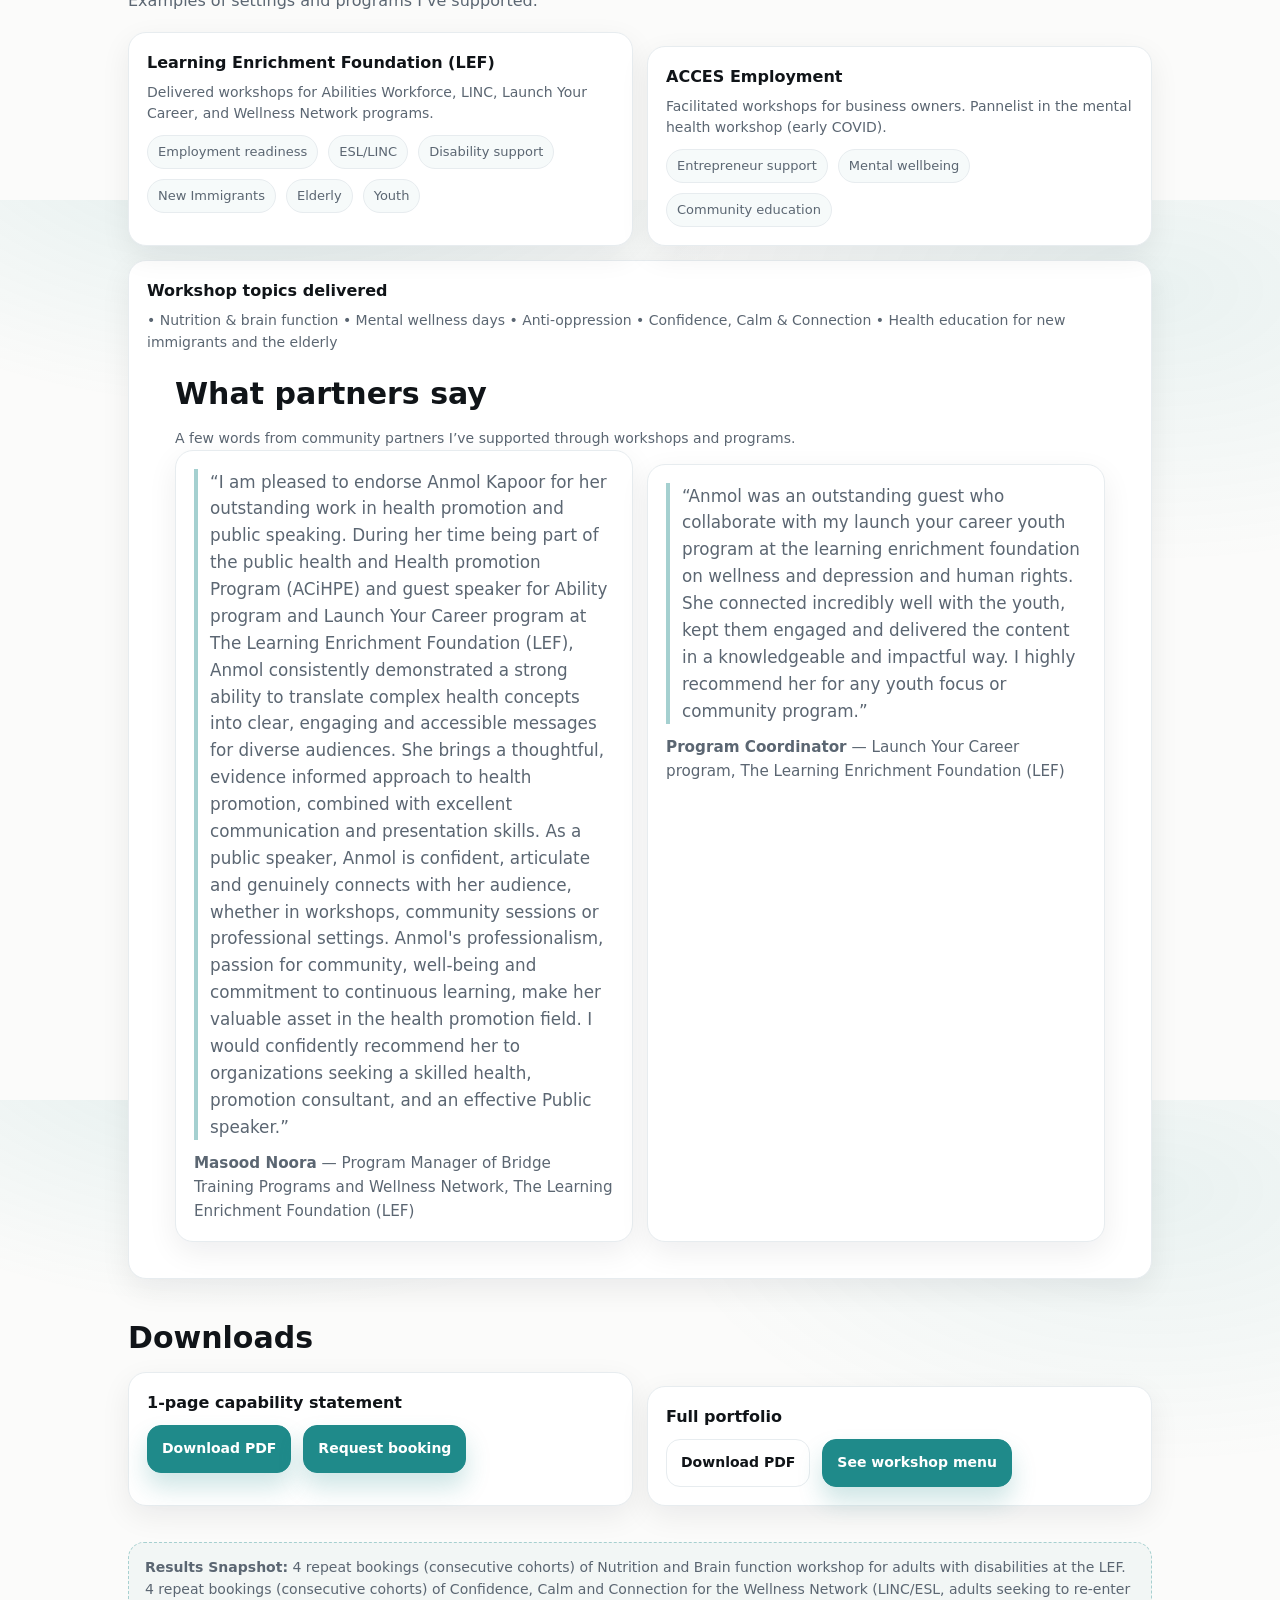
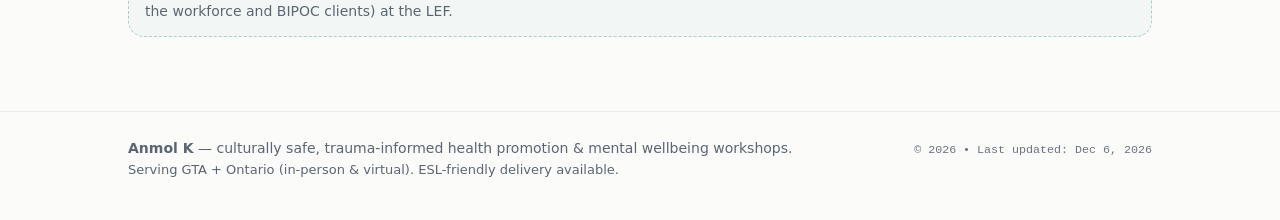
==== commit eebb9487: "Update index.html" ====
--- a/index.html
+++ b/index.html
@@ -47,7 +47,7 @@
 
         <div class="actions">
           <a class="button primary" href="contact.html">Request a 10–15 min call</a>
-          <a class="button" href="workshops.html">Browse workshops</a>
+          <a class="button primary" href="workshops.html">Browse workshops</a>
           <a class="button" href="#downloads">Download one‑pager</a>
         </div>
 
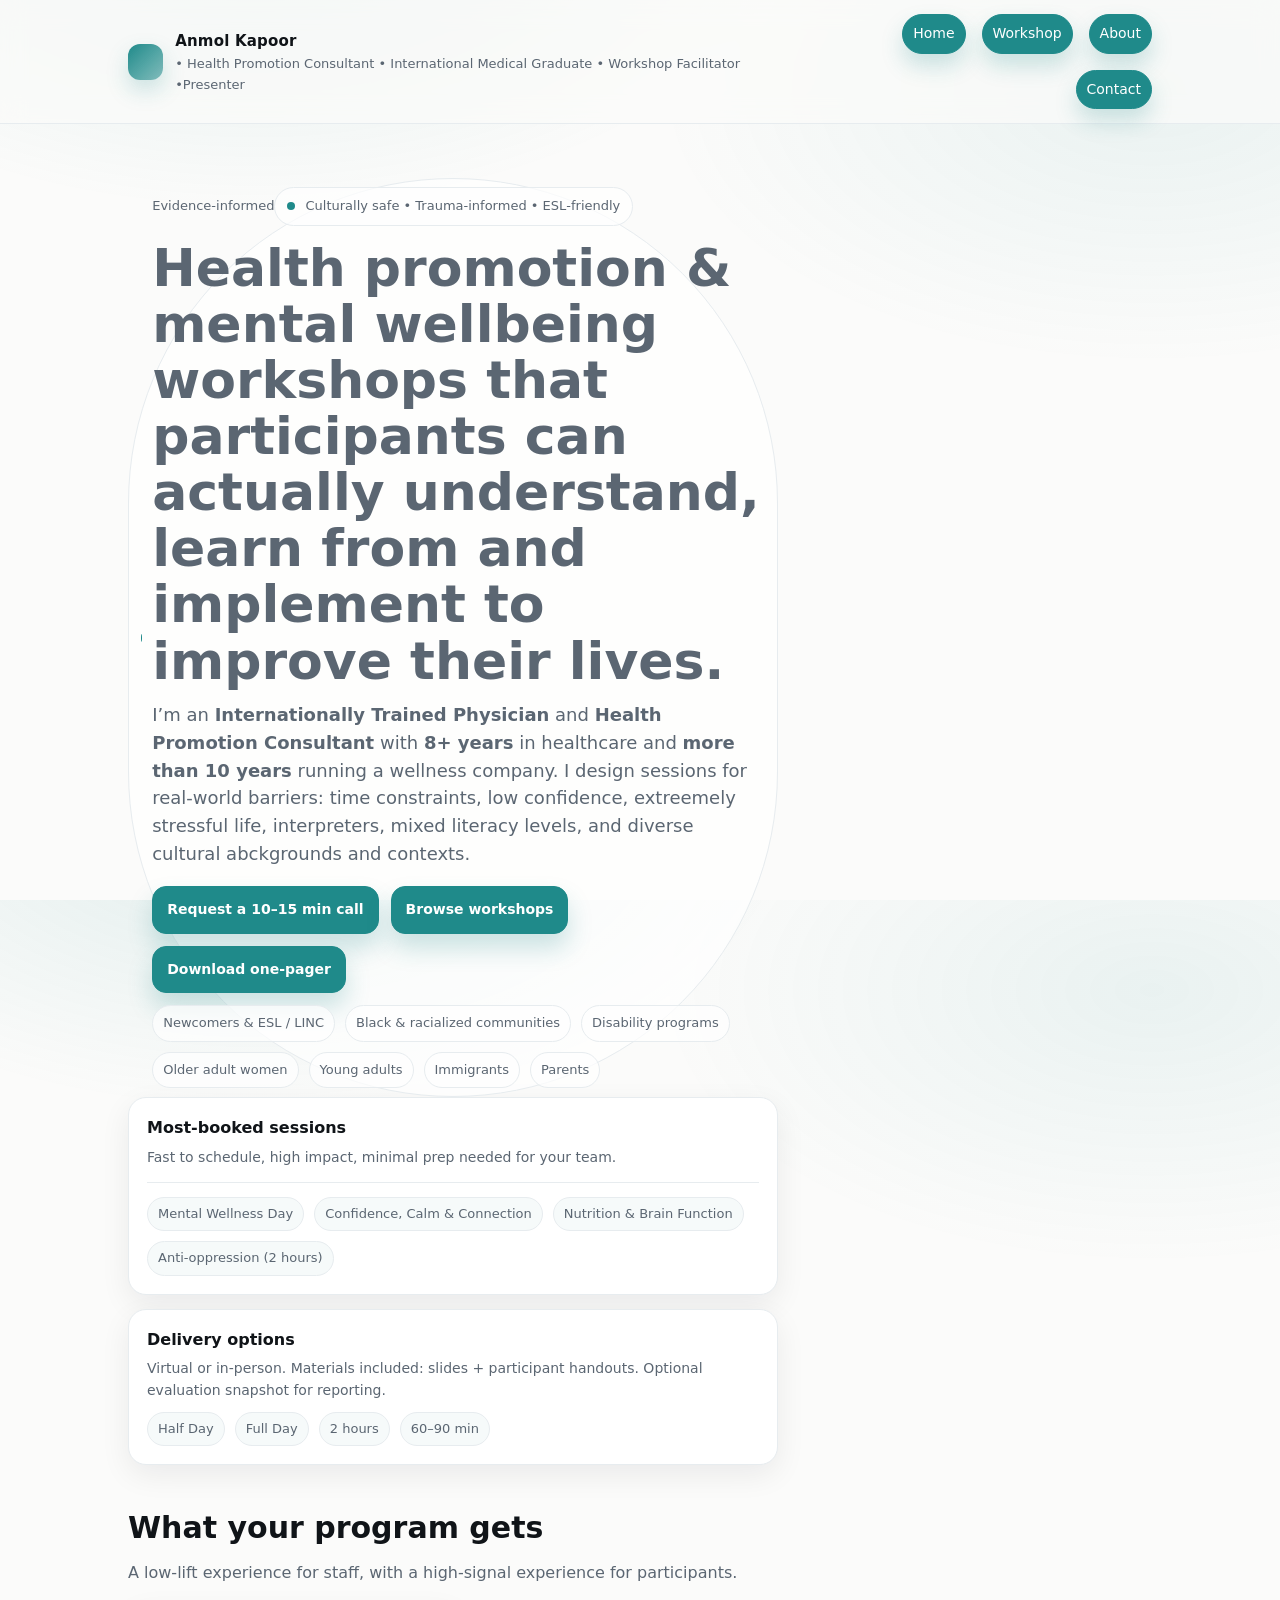
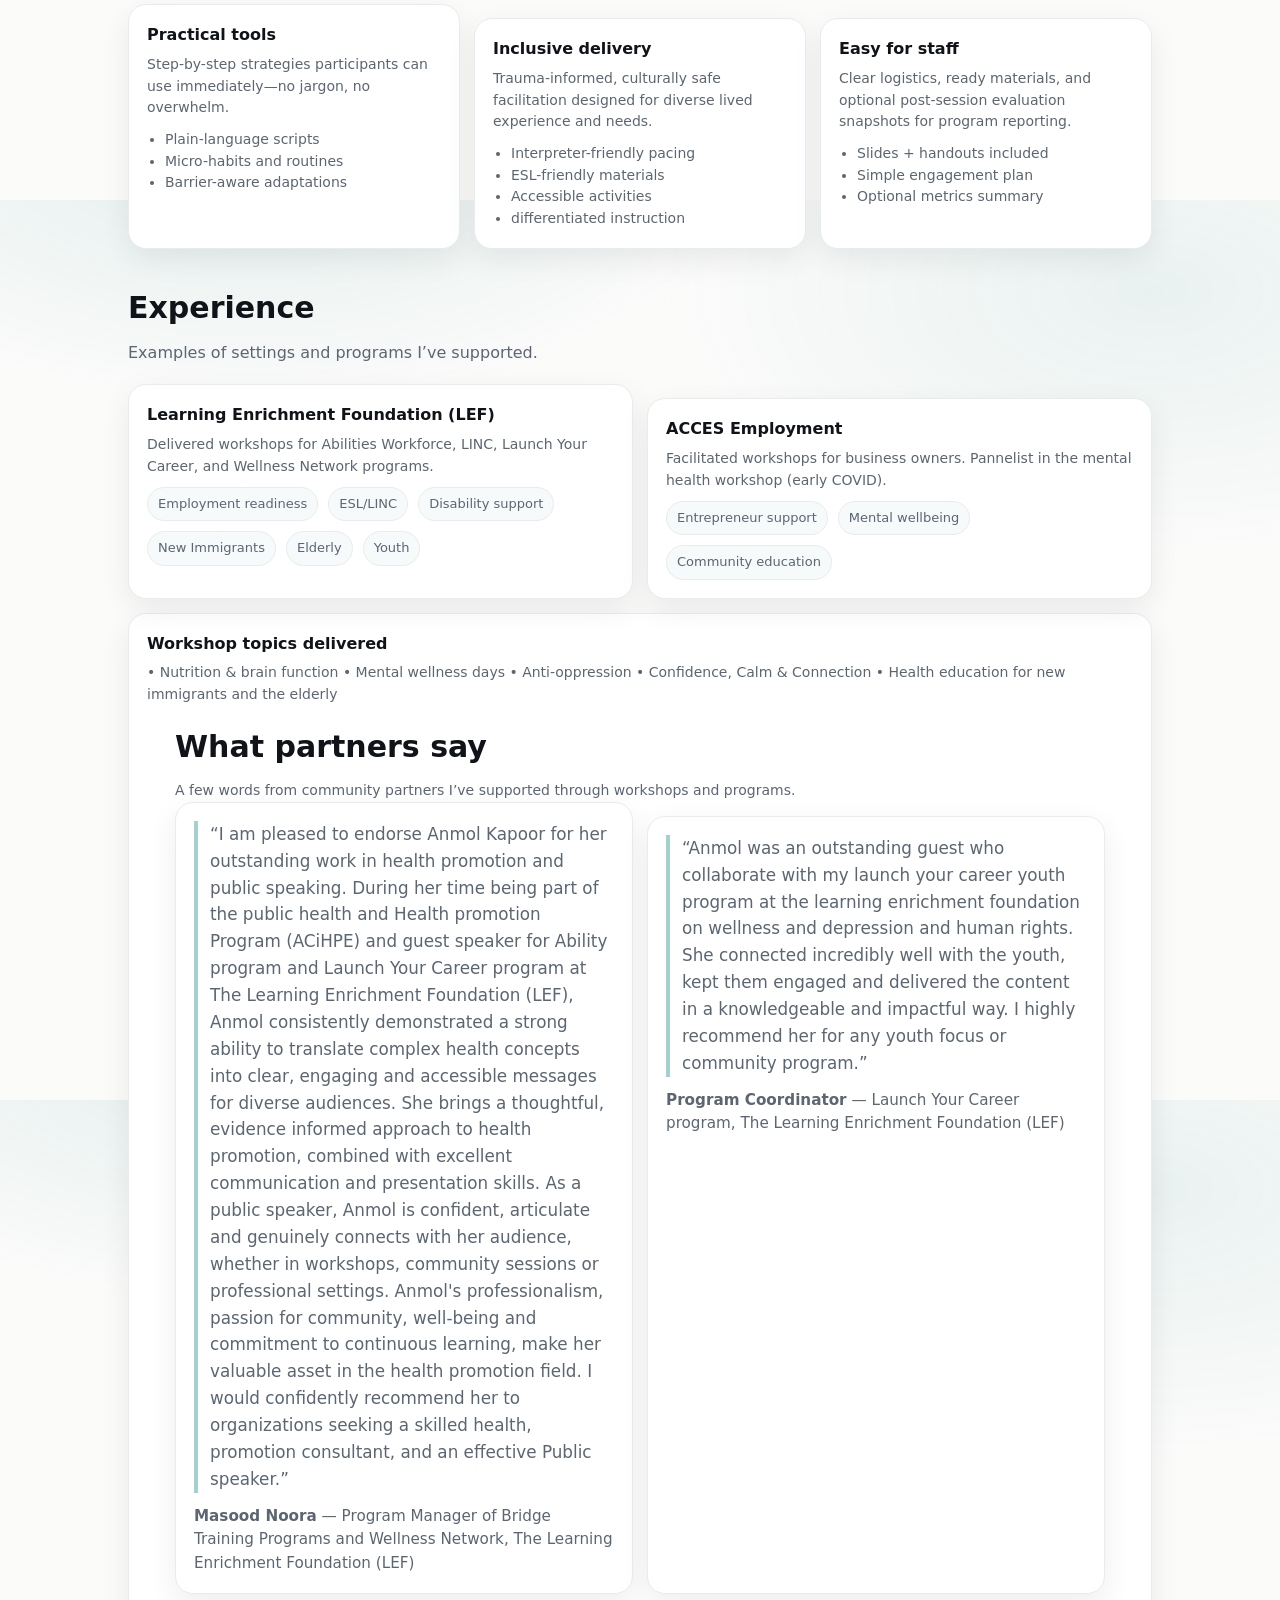
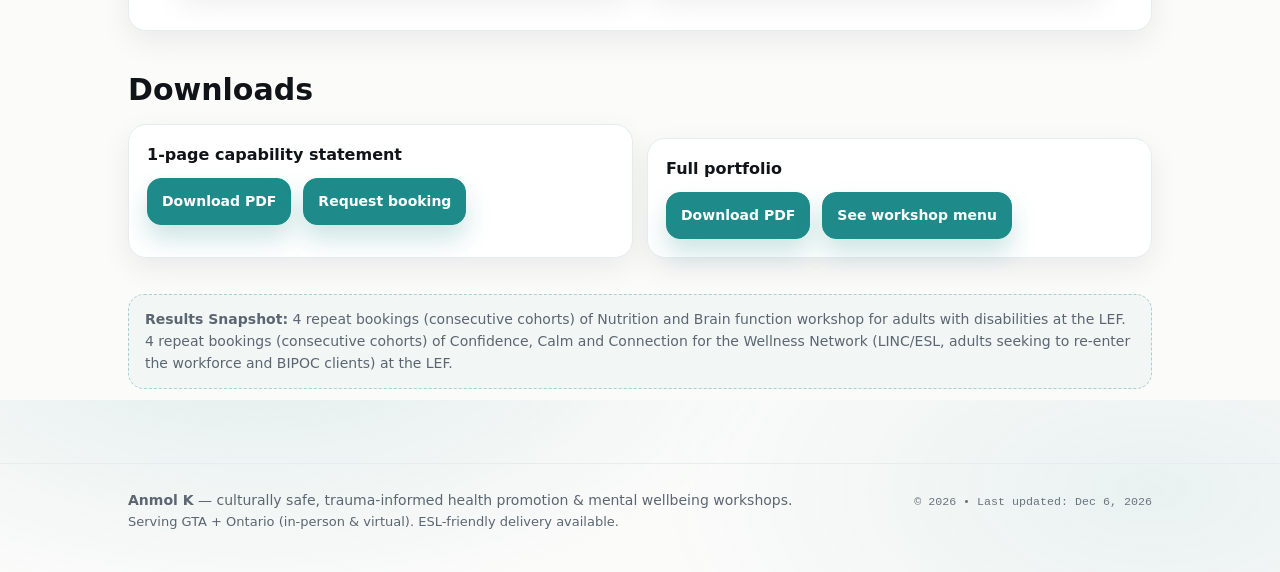
==== commit 1fe7164e: "Update index.html" ====
--- a/index.html
+++ b/index.html
@@ -22,9 +22,9 @@
         </a>
 
         <nav class="menu" aria-label="Primary">
-          <a data-nav href="index.html">Home</a>
-          <a data-nav href="workshops.html">Workshops</a>
-          <a data-nav href="about.html">About</a>
+          <a data-nav class="cta" href="home.html">Home</a>
+          <a data-nav class="cta" href="workshop.html">Workshop</a>
+          <a data-nav class="cta" href="about.html">About</a>
           <a data-nav class="cta" href="contact.html">Contact</a>
         </nav>
       </div>
@@ -38,7 +38,7 @@
     <div class="hero-grid">
       <div>
         <div class="kicker"><span class="dot"></span><span>Evidence‑informed<div class="kicker"><span class="dot"></span><span>Culturally safe • Trauma‑informed • ESL‑friendly</span></div>
-        <h2>Health promotion & mental wellbeing workshops that participants can actually understand, learn from and implement to improve their lives.</h2>
+        <h1>Health promotion & mental wellbeing workshops that participants can actually understand, learn from and implement to improve their lives.</h1>
         <p class="lede">
           I’m an <b>Internationally Trained Physician</b> and <b>Health Promotion Consultant</b> with <b>8+ years</b> in healthcare and
           <b>more than 10 years</b> running a wellness company. I design sessions for real-world barriers: time constraints, low confidence, extreemely stressful life, interpreters,
@@ -48,7 +48,7 @@
         <div class="actions">
           <a class="button primary" href="contact.html">Request a 10–15 min call</a>
           <a class="button primary" href="workshops.html">Browse workshops</a>
-          <a class="button" href="#downloads">Download one‑pager</a>
+          <a class="button primary" href="#downloads">Download one‑pager</a>
         </div>
 
         <div class="badge-row">
@@ -199,8 +199,8 @@
       <div class="card">
         <h3>Full portfolio</h3>
        
-        <div class="actions" style="margin-top:10px">
-          <a class="button" href="assets/AnnK_Full_Portfolio_UPLOAD.pdf" download>Download PDF</a>
+        <div class="actions primary" style="margin-top:10px">
+          <a class="button primary" href="assets/AnnK_Full_Portfolio_UPLOAD.pdf" download>Download PDF</a>
           <a class="button primary" href="workshops.html">See workshop menu</a>
         </div>
        
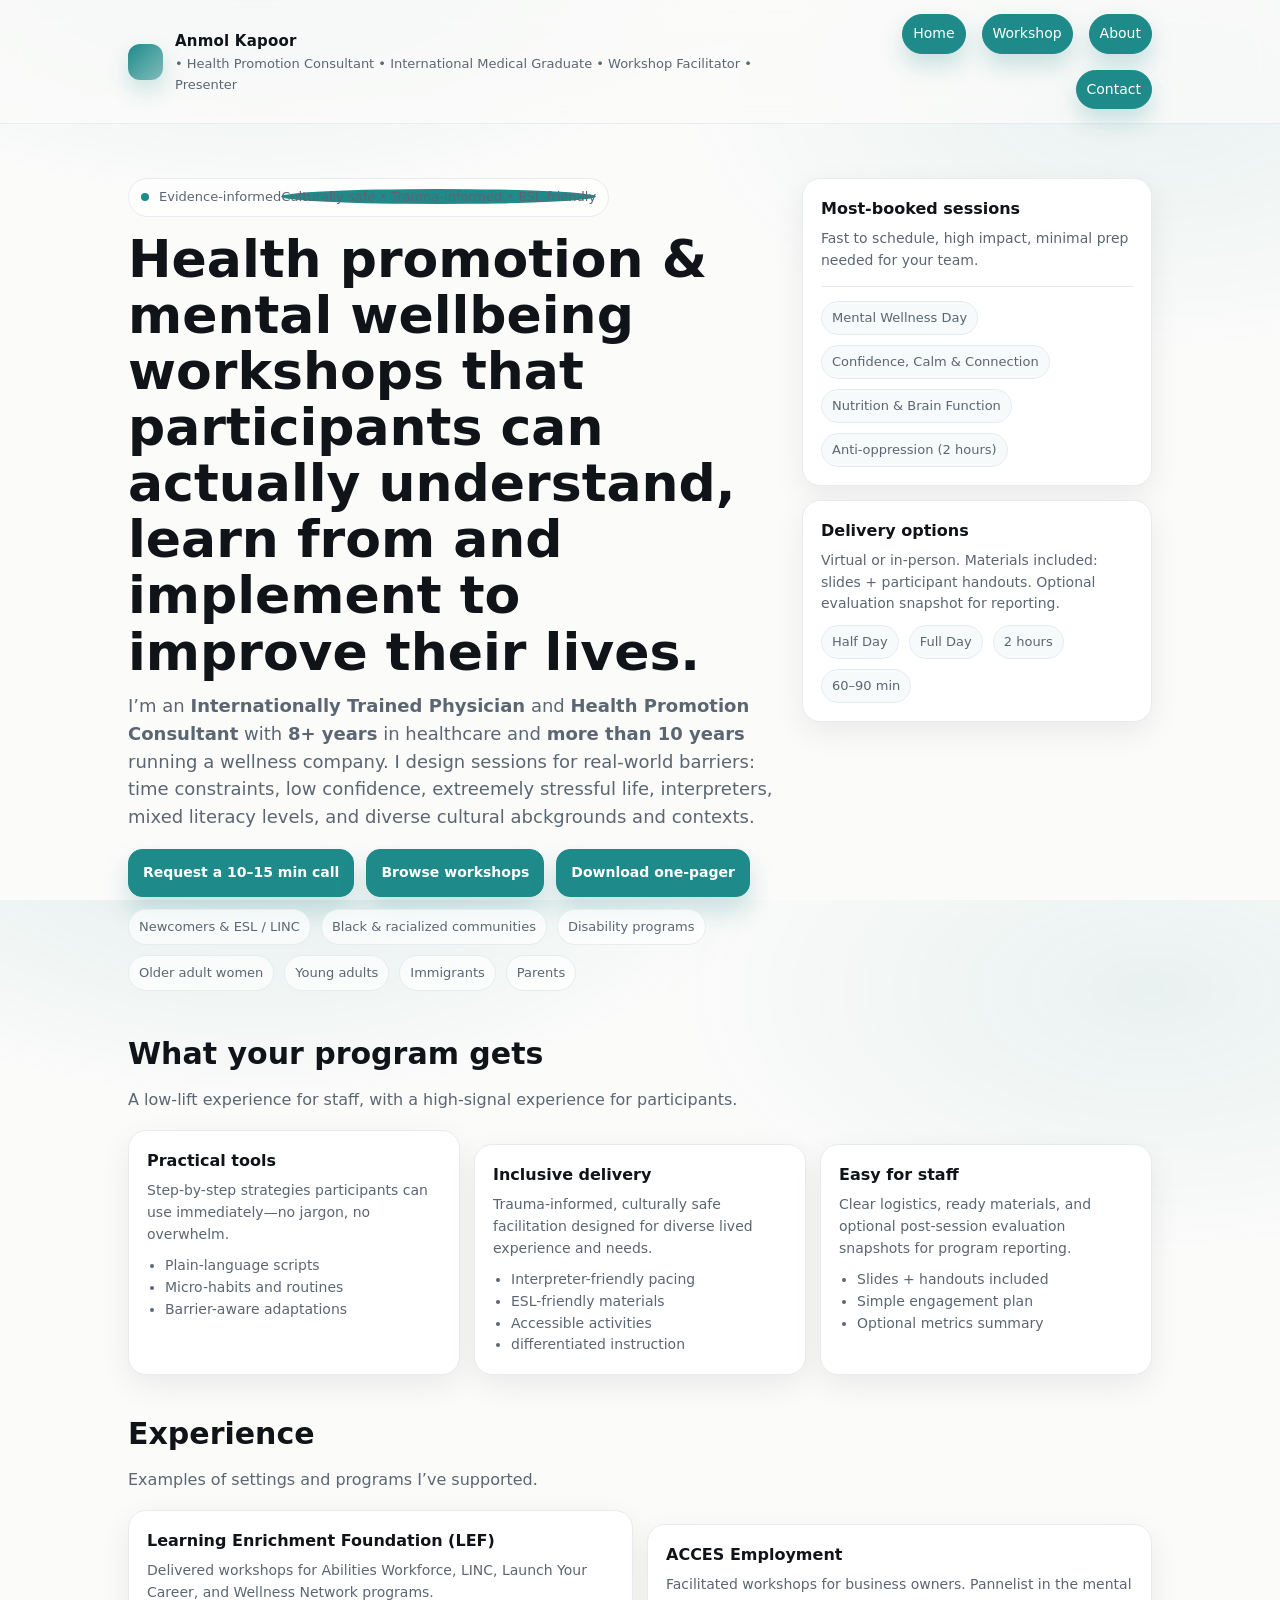
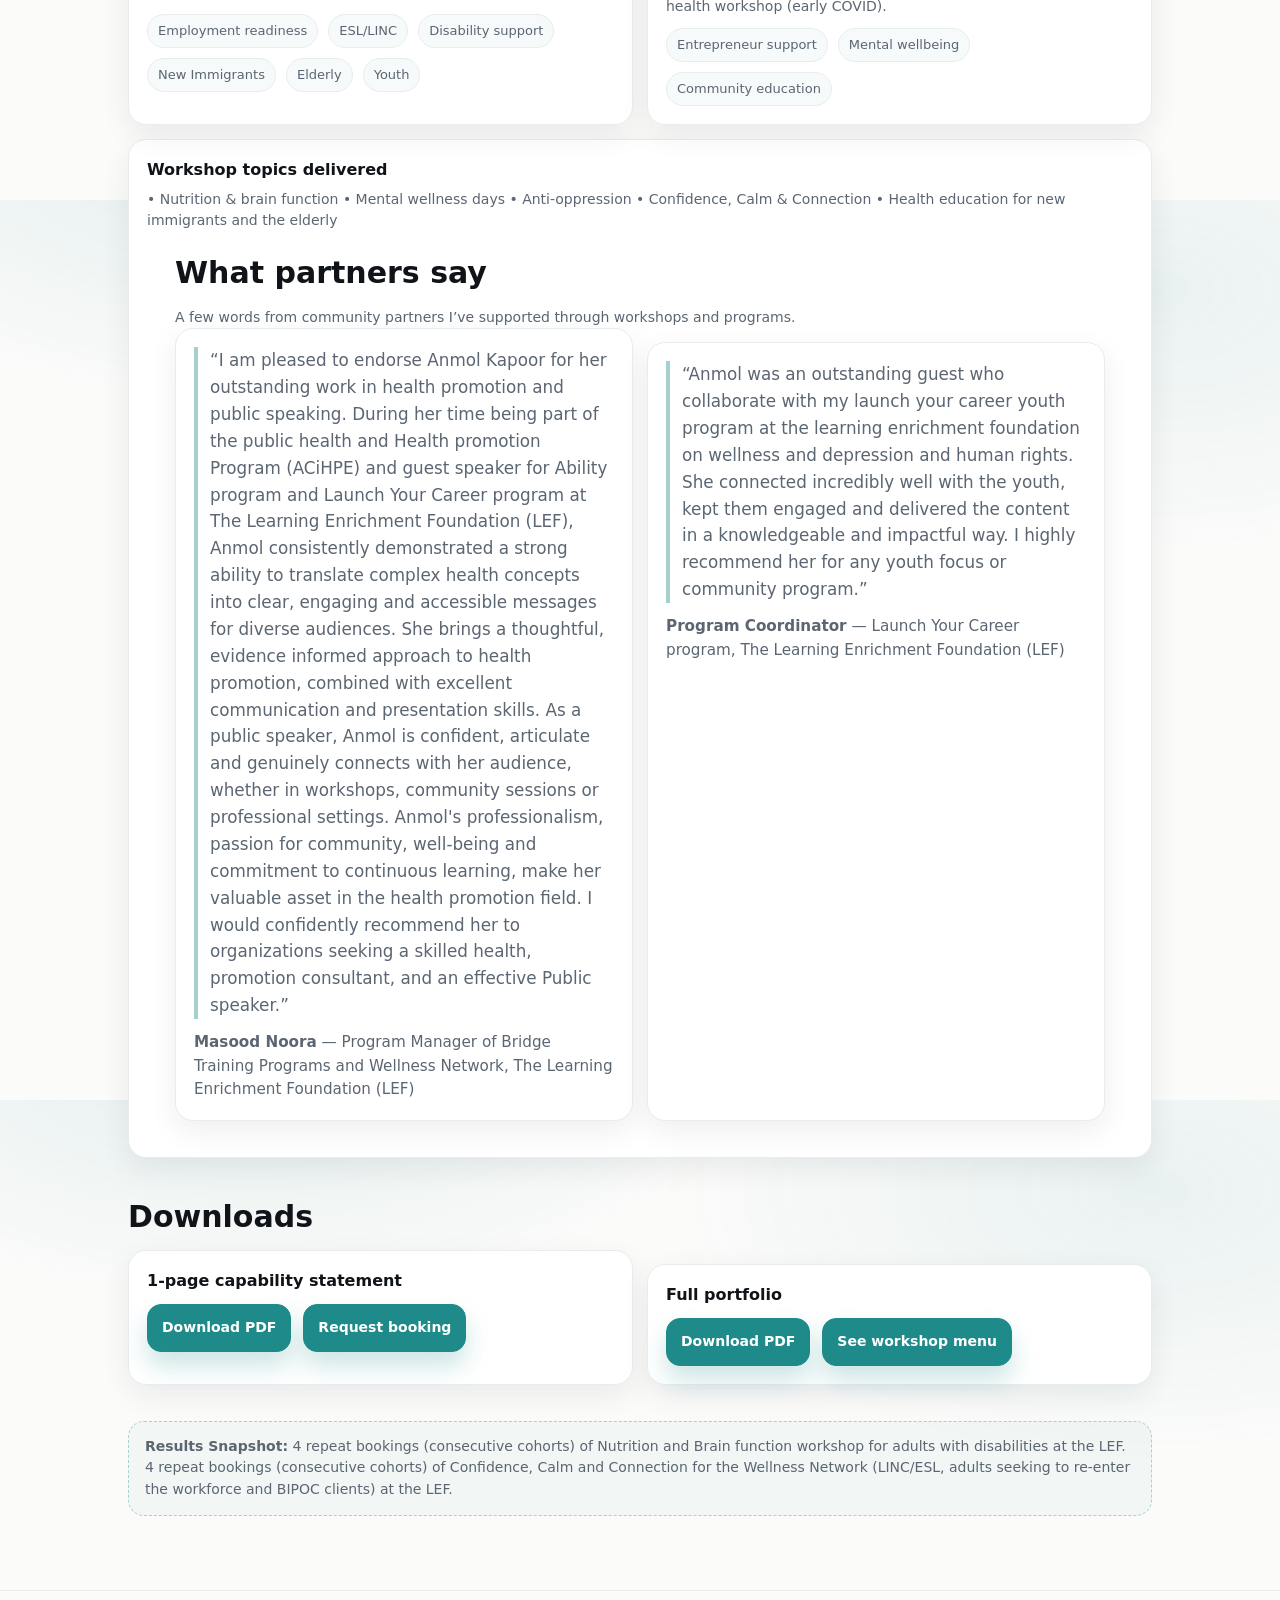
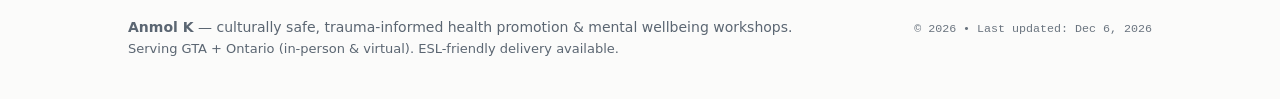
==== commit 12fa6c5a: "Update index.html" ====
--- a/index.html
+++ b/index.html
@@ -17,7 +17,7 @@
           <div class="mark" aria-hidden="true"></div>
           <div>
             <b>Anmol Kapoor</b>
-            <span>• Health Promotion Consultant • International Medical Graduate • Workshop Facilitator •Presenter</span>
+            <span>• Health Promotion Consultant • International Medical Graduate • Workshop Facilitator • Presenter</span>
           </div>
         </a>
 
@@ -37,7 +37,7 @@
   <div class="container">
     <div class="hero-grid">
       <div>
-        <div class="kicker"><span class="dot"></span><span>Evidence‑informed<div class="kicker"><span class="dot"></span><span>Culturally safe • Trauma‑informed • ESL‑friendly</span></div>
+        <div class="kicker"><span class="dot"></span><span>Evidence‑informed<span class="dot">Culturally safe • Trauma‑informed • ESL‑friendly</span></div>
         <h1>Health promotion & mental wellbeing workshops that participants can actually understand, learn from and implement to improve their lives.</h1>
         <p class="lede">
           I’m an <b>Internationally Trained Physician</b> and <b>Health Promotion Consultant</b> with <b>8+ years</b> in healthcare and
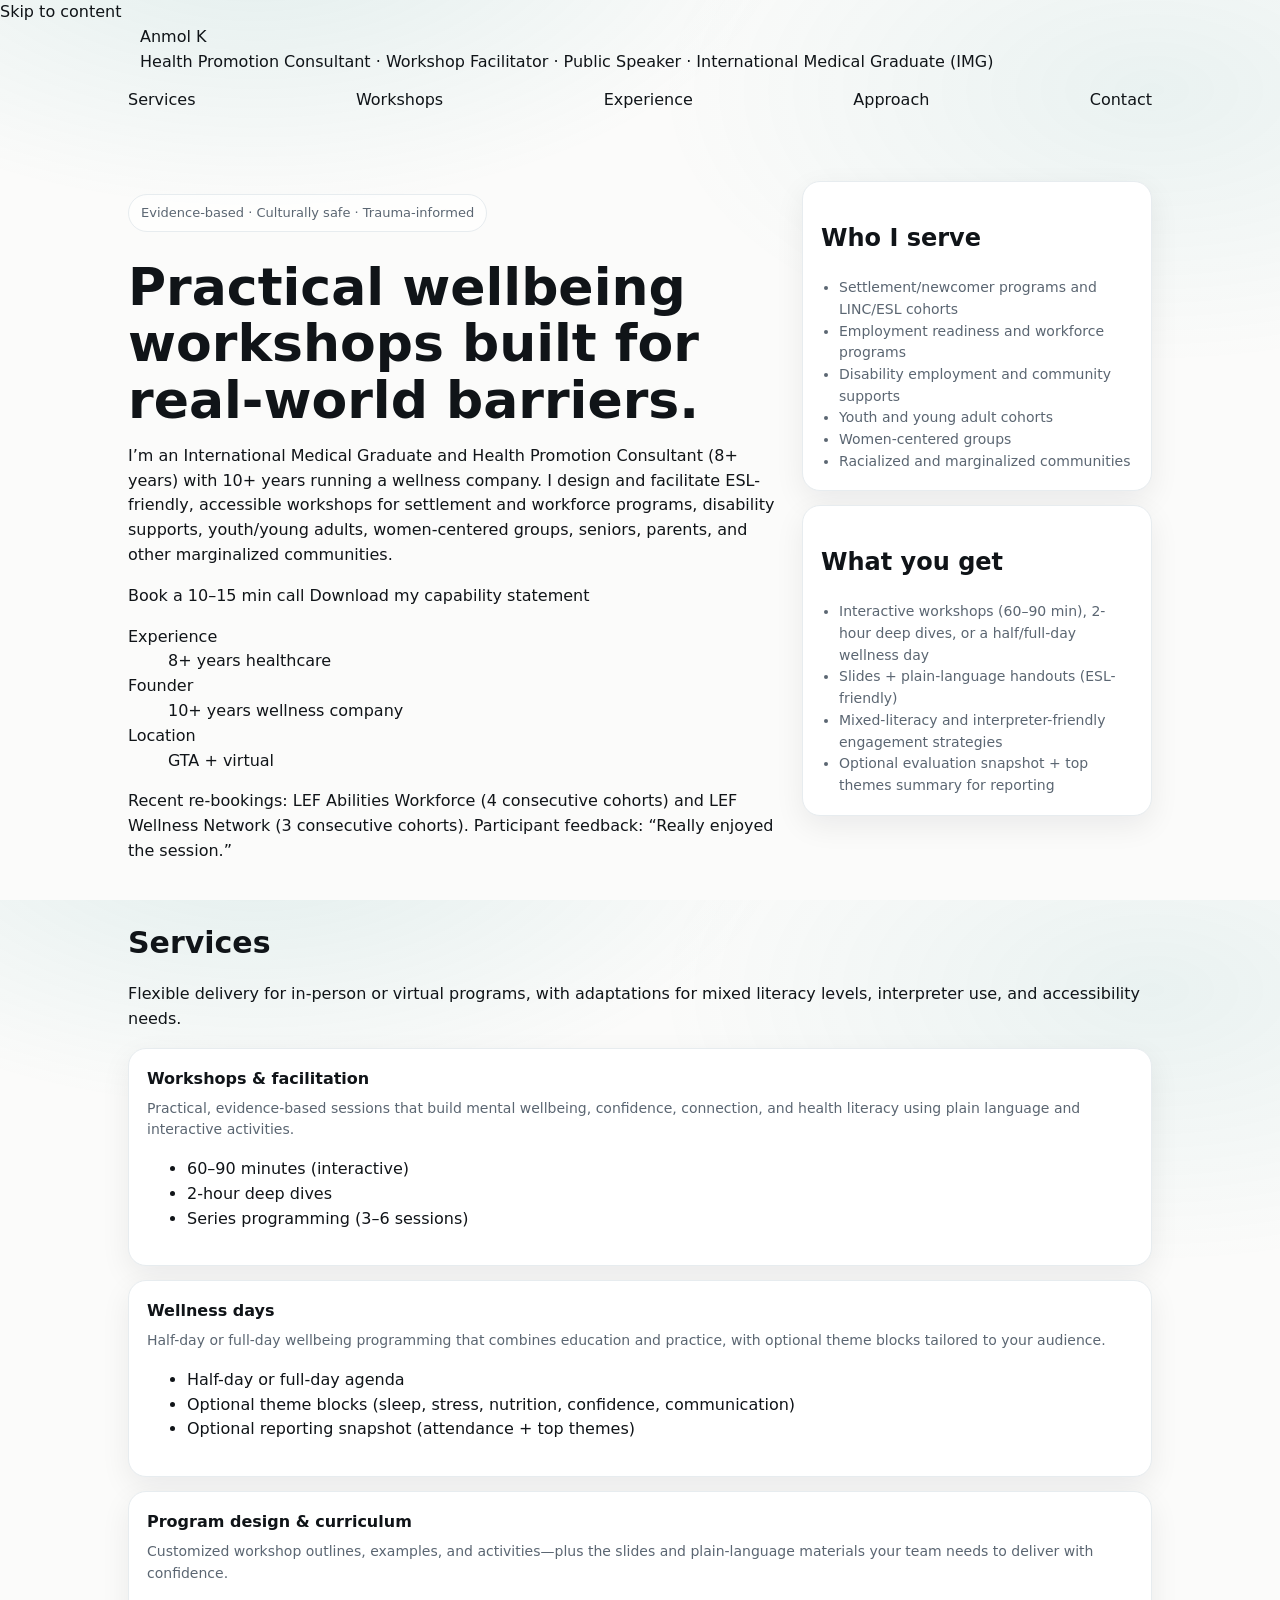
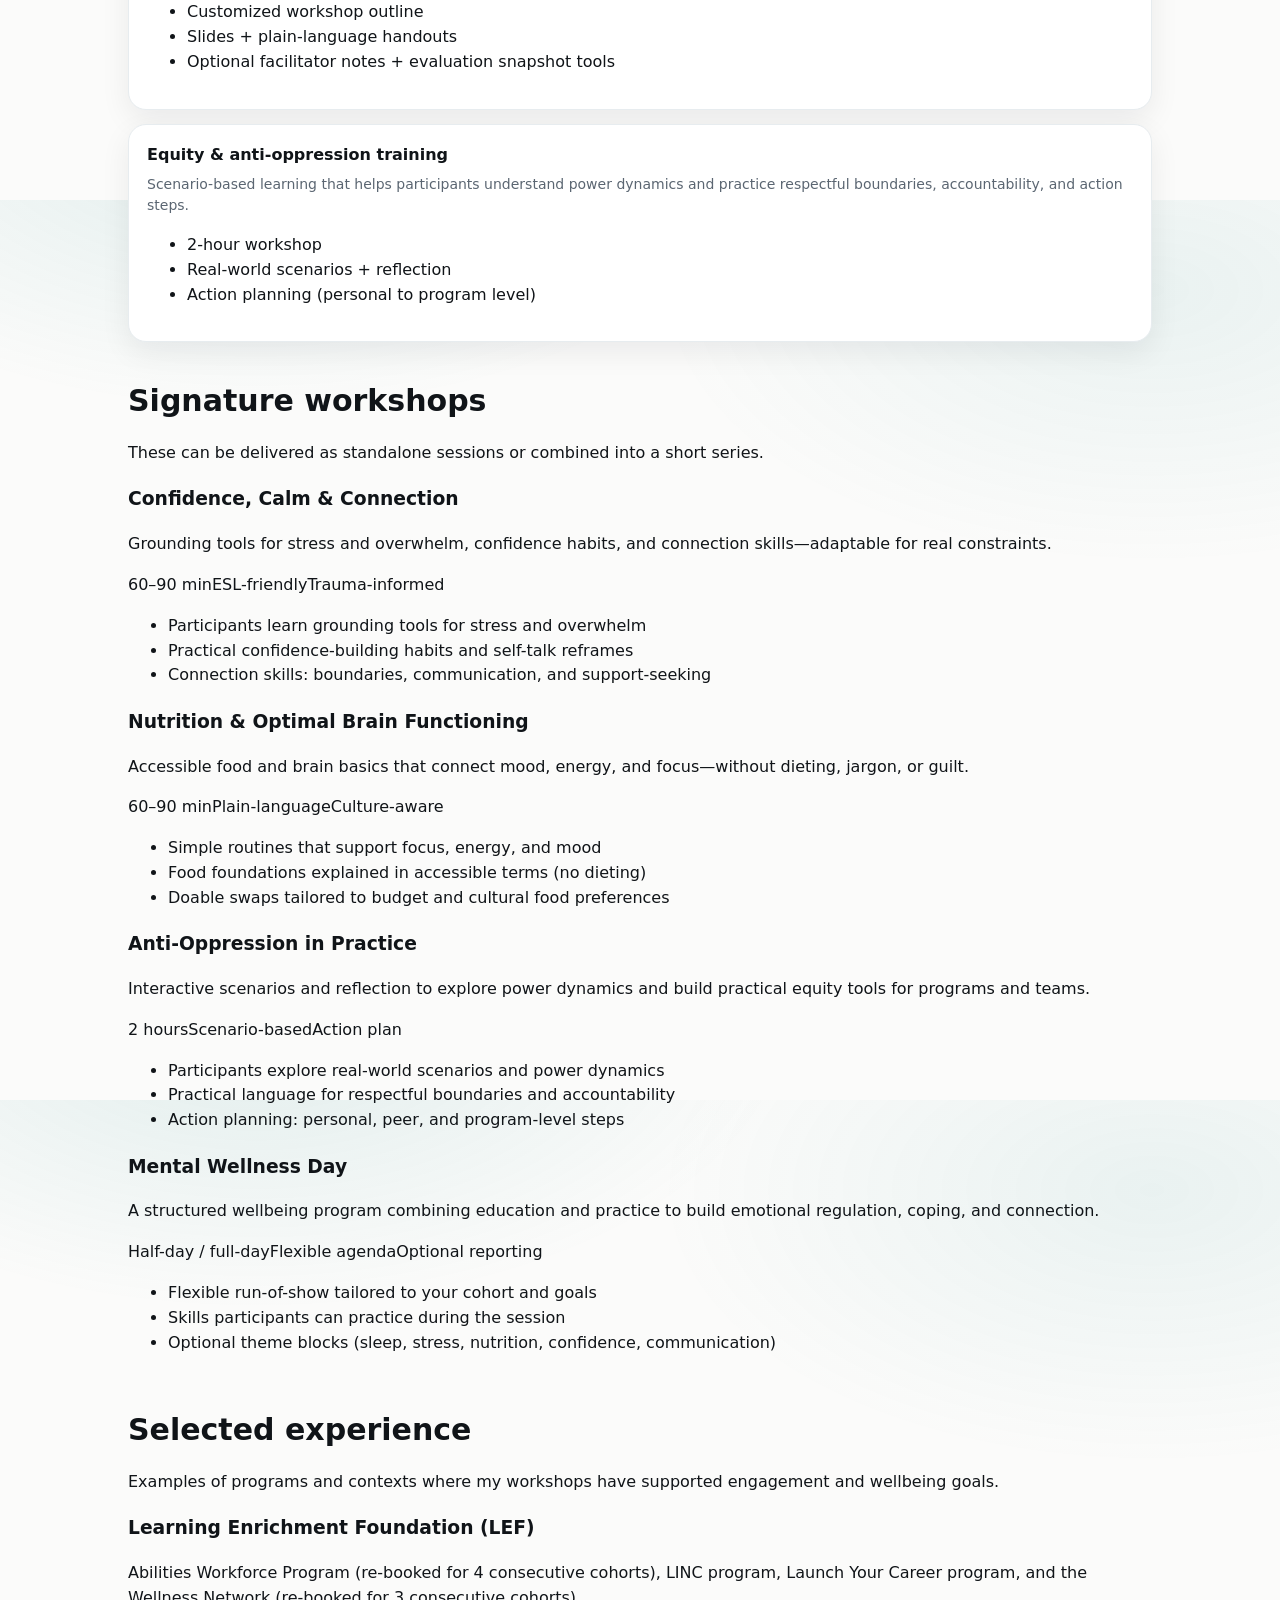
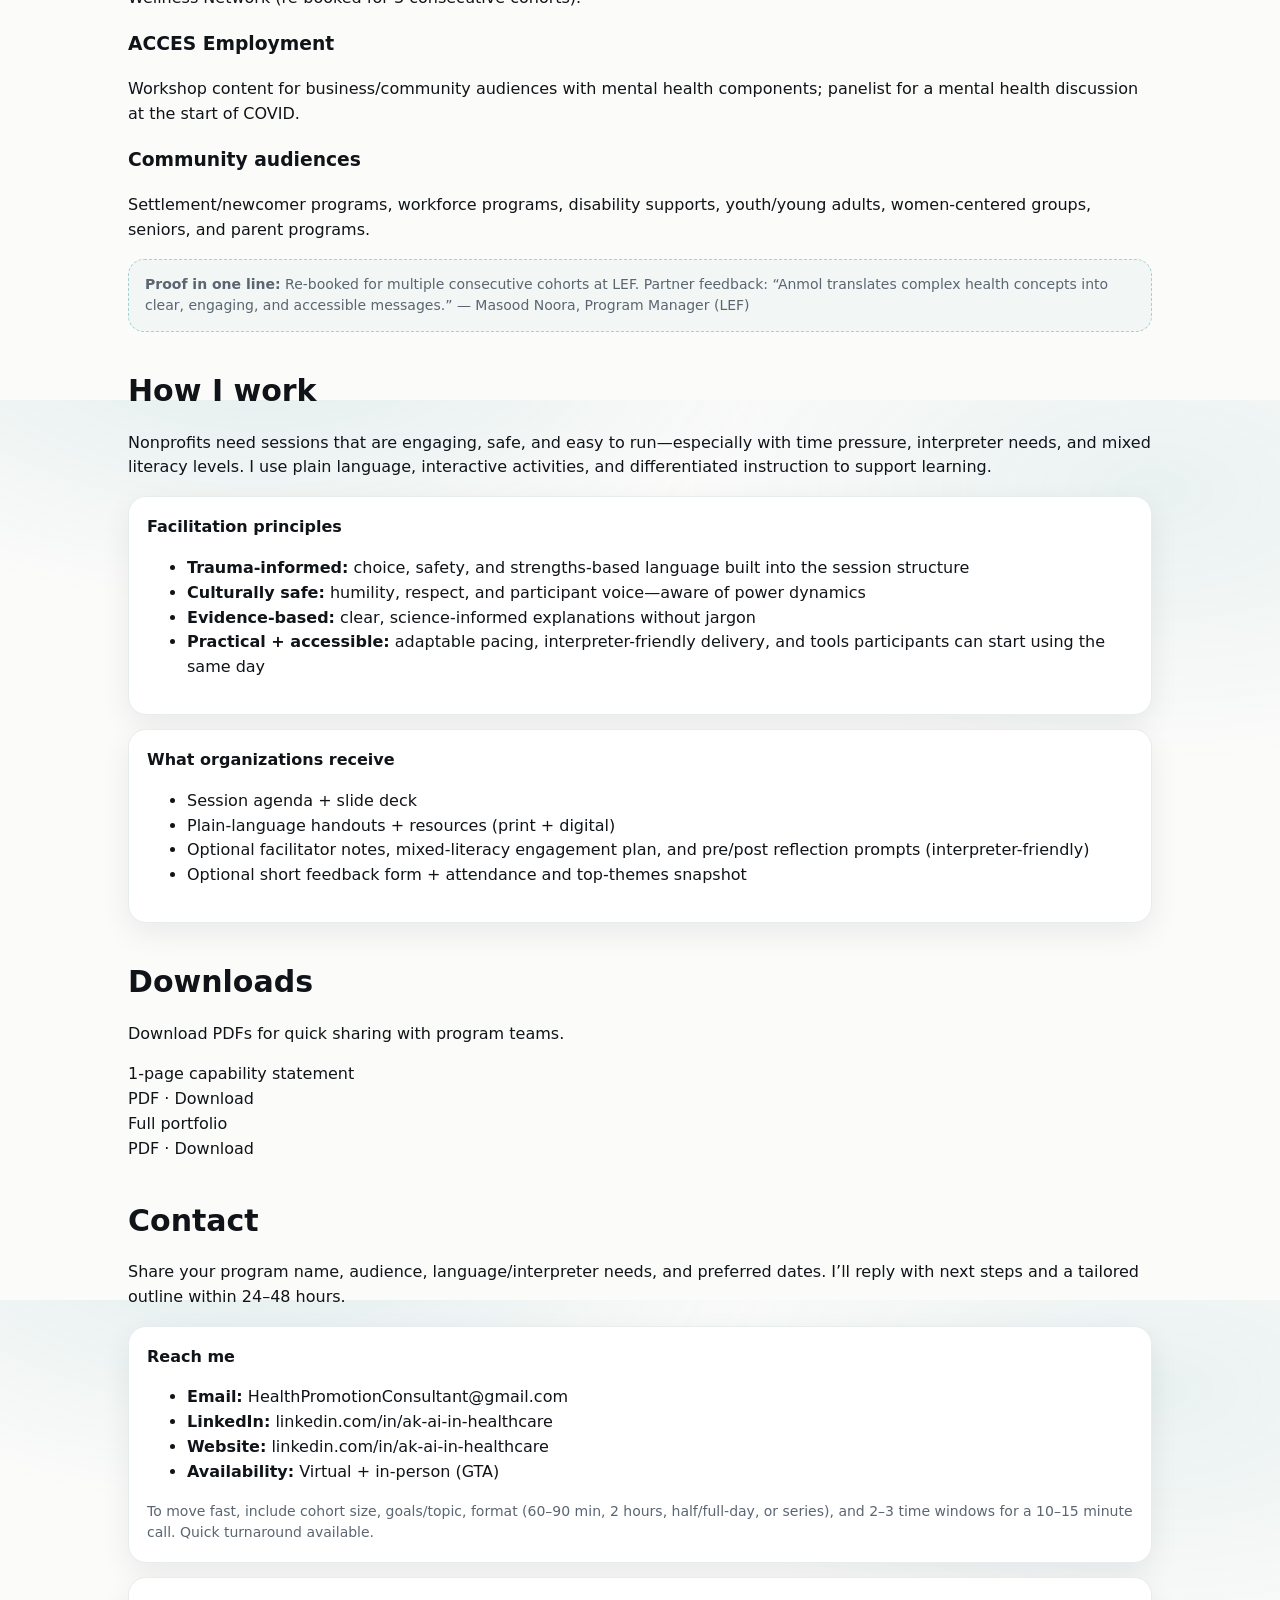
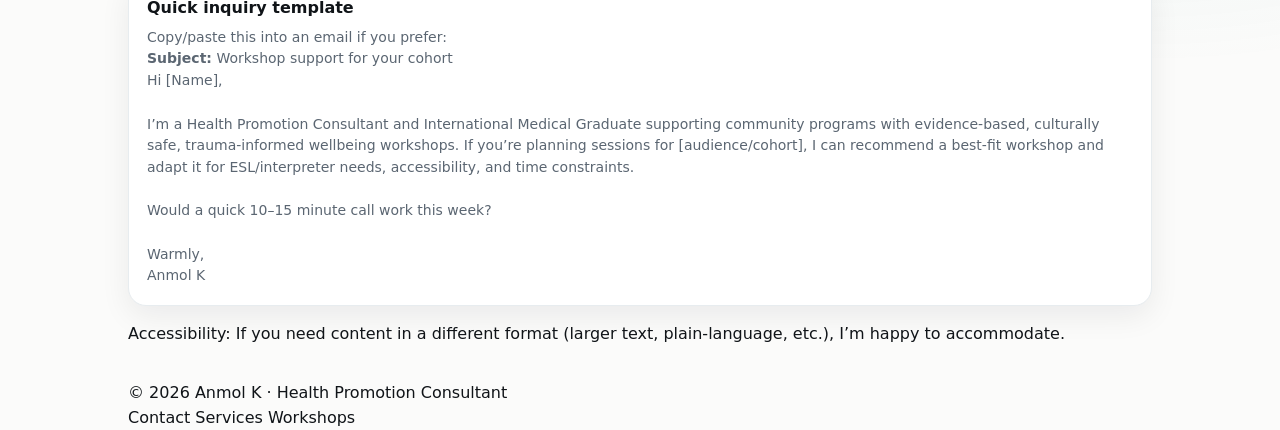
==== commit 05f65de4: "chat gptUpdate index.html" ====
--- a/index.html
+++ b/index.html
@@ -1,245 +1,366 @@
 <!doctype html>
 <html lang="en">
 <head>
-  <meta charset="utf-8">
-  <meta name="viewport" content="width=device-width, initial-scale=1">
-  <meta name="description" content="Health Promotion Consultant portfolio site">
-  <title>Anmol Kapoor • Health Promotion Consultant Portfolio</title>
+  <meta charset="utf-8" />
+  <meta name="viewport" content="width=device-width, initial-scale=1" />
+  <title>Anmol K | Health Promotion Consultant & Workshop Facilitator</title>
+  <meta name="description" content="Practical, evidence-based, culturally safe and trauma-informed wellbeing workshops for nonprofits and community programs. ESL-friendly delivery, plain-language materials, and optional evaluation snapshots (GTA + virtual)." />
+  <meta name="theme-color" content="#0F766E" />
   <link rel="preconnect" href="https://fonts.googleapis.com">
   <link rel="preconnect" href="https://fonts.gstatic.com" crossorigin>
-  <link rel="stylesheet" href="styles.css">
+  <link href="https://fonts.googleapis.com/css2?family=Inter:wght@400;500;600;700&display=swap" rel="stylesheet">
+  <link rel="stylesheet" href="styles.css" />
 </head>
 <body>
-  <header class="topbar">
-    <div class="container">
-      <div class="nav">
-        <a class="brand" href="index.html" aria-label="Home">
-          <div class="mark" aria-hidden="true"></div>
-          <div>
-            <b>Anmol Kapoor</b>
-            <span>• Health Promotion Consultant • International Medical Graduate • Workshop Facilitator • Presenter</span>
-          </div>
-        </a>
-
-        <nav class="menu" aria-label="Primary">
-          <a data-nav class="cta" href="home.html">Home</a>
-          <a data-nav class="cta" href="workshop.html">Workshop</a>
-          <a data-nav class="cta" href="about.html">About</a>
-          <a data-nav class="cta" href="contact.html">Contact</a>
-        </nav>
-      </div>
+  <a class="skip-link" href="#main">Skip to content</a>
+
+  <header class="site-header">
+    <div class="container header-inner">
+      <div class="brand">
+        <div class="brand-mark" aria-hidden="true"></div>
+        <div class="brand-text">
+          <div class="brand-name">Anmol K</div>
+          <div class="brand-role">Health Promotion Consultant · Workshop Facilitator · Public Speaker · International Medical Graduate (IMG)</div>
+        </div>
+      </div>
+
+      <nav class="nav" aria-label="Primary">
+        <a href="#services">Services</a>
+        <a href="#sessions">Workshops</a>
+        <a href="#experience">Experience</a>
+        <a href="#approach">Approach</a>
+        <a href="#contact" class="btn btn-small">Contact</a>
+      </nav>
     </div>
+    <div class="accent-line" aria-hidden="true"></div>
   </header>
 
-  <main>
-    
-<section class="hero">
-  <div class="container">
-    <div class="hero-grid">
-      <div>
-        <div class="kicker"><span class="dot"></span><span>Evidence‑informed<span class="dot">Culturally safe • Trauma‑informed • ESL‑friendly</span></div>
-        <h1>Health promotion & mental wellbeing workshops that participants can actually understand, learn from and implement to improve their lives.</h1>
-        <p class="lede">
-          I’m an <b>Internationally Trained Physician</b> and <b>Health Promotion Consultant</b> with <b>8+ years</b> in healthcare and
-          <b>more than 10 years</b> running a wellness company. I design sessions for real-world barriers: time constraints, low confidence, extreemely stressful life, interpreters,
-          mixed literacy levels, and diverse cultural abckgrounds and contexts.
+  <main id="main">
+    <!-- HERO -->
+    <section class="hero">
+      <div class="container hero-grid">
+        <div>
+          <p class="kicker">Evidence-based · Culturally safe · Trauma-informed</p>
+          <h1>Practical wellbeing workshops built for real-world barriers.</h1>
+          <p class="lead">
+            I’m an International Medical Graduate and Health Promotion Consultant (8+ years) with 10+ years running a wellness company. I design and facilitate ESL-friendly, accessible workshops for settlement and workforce programs, disability supports, youth/young adults, women-centered groups, seniors, parents, and other marginalized communities.
+          </p>
+
+          <div class="cta-row">
+            <a class="btn" href="#contact">Book a 10–15 min call</a>
+            <a class="btn btn-ghost" href="#downloads">Download my capability statement</a>
+          </div>
+
+          <dl class="trust-bar">
+            <div>
+              <dt>Experience</dt>
+              <dd>8+ years healthcare</dd>
+            </div>
+            <div>
+              <dt>Founder</dt>
+              <dd>10+ years wellness company</dd>
+            </div>
+            <div>
+              <dt>Location</dt>
+              <dd>GTA + virtual</dd>
+            </div>
+          </dl>
+
+          <p class="micro">Recent re-bookings: LEF Abilities Workforce (4 consecutive cohorts) and LEF Wellness Network (3 consecutive cohorts). Participant feedback: “Really enjoyed the session.”</p>
+        </div>
+
+        <aside class="hero-card" aria-label="Quick overview">
+          <div class="card">
+            <h2 class="card-title">Who I serve</h2>
+            <ul class="list">
+              <li>Settlement/newcomer programs and LINC/ESL cohorts</li>
+              <li>Employment readiness and workforce programs</li>
+              <li>Disability employment and community supports</li>
+              <li>Youth and young adult cohorts</li>
+              <li>Women-centered groups</li>
+              <li>Racialized and marginalized communities</li>
+            </ul>
+          </div>
+
+          <div class="card">
+            <h2 class="card-title">What you get</h2>
+            <ul class="list">
+              <li>Interactive workshops (60–90 min), 2-hour deep dives, or a half/full-day wellness day</li>
+              <li>Slides + plain-language handouts (ESL-friendly)</li>
+              <li>Mixed-literacy and interpreter-friendly engagement strategies</li>
+              <li>Optional evaluation snapshot + top themes summary for reporting</li>
+            </ul>
+          </div>
+        </aside>
+      </div>
+    </section>
+
+    <!-- SERVICES -->
+    <section id="services" class="section">
+      <div class="container">
+        <div class="section-head">
+          <h2>Services</h2>
+          <p>Flexible delivery for in-person or virtual programs, with adaptations for mixed literacy levels, interpreter use, and accessibility needs.</p>
+        </div>
+
+        <div class="cards">
+          <article class="card">
+            <h3>Workshops & facilitation</h3>
+            <p>Practical, evidence-based sessions that build mental wellbeing, confidence, connection, and health literacy using plain language and interactive activities.</p>
+            <ul class="bullets">
+              <li>60–90 minutes (interactive)</li>
+              <li>2-hour deep dives</li>
+              <li>Series programming (3–6 sessions)</li>
+            </ul>
+          </article>
+
+          <article class="card">
+            <h3>Wellness days</h3>
+            <p>Half-day or full-day wellbeing programming that combines education and practice, with optional theme blocks tailored to your audience.</p>
+            <ul class="bullets">
+              <li>Half-day or full-day agenda</li>
+              <li>Optional theme blocks (sleep, stress, nutrition, confidence, communication)</li>
+              <li>Optional reporting snapshot (attendance + top themes)</li>
+            </ul>
+          </article>
+
+          <article class="card">
+            <h3>Program design & curriculum</h3>
+            <p>Customized workshop outlines, examples, and activities—plus the slides and plain-language materials your team needs to deliver with confidence.</p>
+            <ul class="bullets">
+              <li>Customized workshop outline</li>
+              <li>Slides + plain-language handouts</li>
+              <li>Optional facilitator notes + evaluation snapshot tools</li>
+            </ul>
+          </article>
+
+          <article class="card">
+            <h3>Equity & anti-oppression training</h3>
+            <p>Scenario-based learning that helps participants understand power dynamics and practice respectful boundaries, accountability, and action steps.</p>
+            <ul class="bullets">
+              <li>2-hour workshop</li>
+              <li>Real-world scenarios + reflection</li>
+              <li>Action planning (personal to program level)</li>
+            </ul>
+          </article>
+        </div>
+      </div>
+    </section>
+
+    <!-- WORKSHOPS -->
+    <section id="sessions" class="section section-soft">
+      <div class="container">
+        <div class="section-head">
+          <h2>Signature workshops</h2>
+          <p>These can be delivered as standalone sessions or combined into a short series.</p>
+        </div>
+
+        <div class="workshop-grid">
+          <article class="workshop">
+            <h3>Confidence, Calm & Connection</h3>
+            <p>Grounding tools for stress and overwhelm, confidence habits, and connection skills—adaptable for real constraints.</p>
+            <div class="tags">
+              <span class="tag">60–90 min</span><span class="tag">ESL-friendly</span><span class="tag">Trauma-informed</span>
+            </div>
+            <ul class="bullets">
+              <li>Participants learn grounding tools for stress and overwhelm</li>
+              <li>Practical confidence-building habits and self-talk reframes</li>
+              <li>Connection skills: boundaries, communication, and support-seeking</li>
+            </ul>
+          </article>
+
+          <article class="workshop">
+            <h3>Nutrition & Optimal Brain Functioning</h3>
+            <p>Accessible food and brain basics that connect mood, energy, and focus—without dieting, jargon, or guilt.</p>
+            <div class="tags">
+              <span class="tag">60–90 min</span><span class="tag">Plain-language</span><span class="tag">Culture-aware</span>
+            </div>
+            <ul class="bullets">
+              <li>Simple routines that support focus, energy, and mood</li>
+              <li>Food foundations explained in accessible terms (no dieting)</li>
+              <li>Doable swaps tailored to budget and cultural food preferences</li>
+            </ul>
+          </article>
+
+          <article class="workshop">
+            <h3>Anti-Oppression in Practice</h3>
+            <p>Interactive scenarios and reflection to explore power dynamics and build practical equity tools for programs and teams.</p>
+            <div class="tags">
+              <span class="tag">2 hours</span><span class="tag">Scenario-based</span><span class="tag">Action plan</span>
+            </div>
+            <ul class="bullets">
+              <li>Participants explore real-world scenarios and power dynamics</li>
+              <li>Practical language for respectful boundaries and accountability</li>
+              <li>Action planning: personal, peer, and program-level steps</li>
+            </ul>
+          </article>
+
+          <article class="workshop">
+            <h3>Mental Wellness Day</h3>
+            <p>A structured wellbeing program combining education and practice to build emotional regulation, coping, and connection.</p>
+            <div class="tags">
+              <span class="tag">Half-day / full-day</span><span class="tag">Flexible agenda</span><span class="tag">Optional reporting</span>
+            </div>
+            <ul class="bullets">
+              <li>Flexible run-of-show tailored to your cohort and goals</li>
+              <li>Skills participants can practice during the session</li>
+              <li>Optional theme blocks (sleep, stress, nutrition, confidence, communication)</li>
+            </ul>
+          </article>
+        </div>
+      </div>
+    </section>
+
+    <!-- EXPERIENCE -->
+    <section id="experience" class="section">
+      <div class="container">
+        <div class="section-head">
+          <h2>Selected experience</h2>
+          <p>Examples of programs and contexts where my workshops have supported engagement and wellbeing goals.</p>
+        </div>
+
+        <div class="timeline">
+          <div class="timeline-item">
+            <div class="timeline-dot" aria-hidden="true"></div>
+            <div>
+              <h3>Learning Enrichment Foundation (LEF)</h3>
+              <p>Abilities Workforce Program (re-booked for 4 consecutive cohorts), LINC program, Launch Your Career program, and the Wellness Network (re-booked for 3 consecutive cohorts).</p>
+            </div>
+          </div>
+
+          <div class="timeline-item">
+            <div class="timeline-dot" aria-hidden="true"></div>
+            <div>
+              <h3>ACCES Employment</h3>
+              <p>Workshop content for business/community audiences with mental health components; panelist for a mental health discussion at the start of COVID.</p>
+            </div>
+          </div>
+
+          <div class="timeline-item">
+            <div class="timeline-dot" aria-hidden="true"></div>
+            <div>
+              <h3>Community audiences</h3>
+              <p>Settlement/newcomer programs, workforce programs, disability supports, youth/young adults, women-centered groups, seniors, and parent programs.</p>
+            </div>
+          </div>
+        </div>
+
+        <div class="note">
+          <strong>Proof in one line:</strong> Re-booked for multiple consecutive cohorts at LEF. Partner feedback: “Anmol translates complex health concepts into clear, engaging, and accessible messages.” — Masood Noora, Program Manager (LEF)
+        </div>
+      </div>
+    </section>
+
+    <!-- APPROACH -->
+    <section id="approach" class="section section-soft">
+      <div class="container">
+        <div class="section-head">
+          <h2>How I work</h2>
+          <p>Nonprofits need sessions that are engaging, safe, and easy to run—especially with time pressure, interpreter needs, and mixed literacy levels. I use plain language, interactive activities, and differentiated instruction to support learning.</p>
+        </div>
+
+        <div class="two-col">
+          <div class="card">
+            <h3>Facilitation principles</h3>
+            <ul class="bullets">
+              <li><strong>Trauma-informed:</strong> choice, safety, and strengths-based language built into the session structure</li>
+              <li><strong>Culturally safe:</strong> humility, respect, and participant voice—aware of power dynamics</li>
+              <li><strong>Evidence-based:</strong> clear, science-informed explanations without jargon</li>
+              <li><strong>Practical + accessible:</strong> adaptable pacing, interpreter-friendly delivery, and tools participants can start using the same day</li>
+            </ul>
+          </div>
+
+          <div class="card">
+            <h3>What organizations receive</h3>
+            <ul class="bullets">
+              <li>Session agenda + slide deck</li>
+              <li>Plain-language handouts + resources (print + digital)</li>
+              <li>Optional facilitator notes, mixed-literacy engagement plan, and pre/post reflection prompts (interpreter-friendly)</li>
+              <li>Optional short feedback form + attendance and top-themes snapshot</li>
+            </ul>
+          </div>
+        </div>
+      </div>
+    </section>
+
+    <!-- DOWNLOADS -->
+    <section id="downloads" class="section">
+      <div class="container">
+        <div class="section-head">
+          <h2>Downloads</h2>
+          <p>Download PDFs for quick sharing with program teams.</p>
+        </div>
+
+        <div class="downloads">
+          <a class="download" href="AnmolK_Capability_Statement_UPLOAD.pdf" aria-label="Download one-page capability statement (replace link)">
+            <div class="download-title">1-page capability statement</div>
+            <div class="download-meta">PDF · Download</div>
+          </a>
+          <a class="download" href="AnmolK_Full_Portfolio_UPLOAD.pdf" aria-label="Download full portfolio (replace link)">
+            <div class="download-title">Full portfolio</div>
+            <div class="download-meta">PDF · Download</div>
+          </a>
+        </div>
+      </div>
+    </section>
+
+    <!-- CONTACT -->
+    <section id="contact" class="section section-soft">
+      <div class="container">
+        <div class="section-head">
+          <h2>Contact</h2>
+          <p>Share your program name, audience, language/interpreter needs, and preferred dates. I’ll reply with next steps and a tailored outline within 24–48 hours.</p>
+        </div>
+
+        <div class="contact-grid">
+          <div class="card">
+            <h3>Reach me</h3>
+            <ul class="contact-list">
+              <li><strong>Email:</strong> <a href="mailto:HealthPromotionConsultant@gmail.com">HealthPromotionConsultant@gmail.com</a></li>
+              <li><strong>LinkedIn:</strong> <a href="https://www.linkedin.com/in/ak-ai-in-healthcare" rel="noopener">linkedin.com/in/ak-ai-in-healthcare</a></li>
+              <li><strong>Website:</strong> <a href="https://www.linkedin.com/in/ak-ai-in-healthcare" rel="noopener">linkedin.com/in/ak-ai-in-healthcare</a></li>
+              <li><strong>Availability:</strong> Virtual + in-person (GTA)</li>
+            </ul>
+            <p class="micro">To move fast, include cohort size, goals/topic, format (60–90 min, 2 hours, half/full-day, or series), and 2–3 time windows for a 10–15 minute call. Quick turnaround available.</p>
+          </div>
+
+          <div class="card">
+            <h3>Quick inquiry template</h3>
+            <p class="micro">Copy/paste this into an email if you prefer:</p>
+            <div class="copybox" role="group" aria-label="Email template">
+              <p><strong>Subject:</strong> Workshop support for your cohort</p>
+              <p>
+                Hi [Name],<br><br>
+                I’m a Health Promotion Consultant and International Medical Graduate supporting community programs with evidence-based, culturally safe, trauma-informed wellbeing workshops.
+                If you’re planning sessions for [audience/cohort], I can recommend a best-fit workshop and adapt it for ESL/interpreter needs, accessibility, and time constraints.<br><br>
+                Would a quick 10–15 minute call work this week?<br><br>
+                Warmly,<br>
+                Anmol K
+              </p>
+            </div>
+          </div>
+        </div>
+
+        <p class="footer-note">
+          Accessibility: If you need content in a different format (larger text, plain-language, etc.), I’m happy to accommodate.
         </p>
-
-        <div class="actions">
-          <a class="button primary" href="contact.html">Request a 10–15 min call</a>
-          <a class="button primary" href="workshops.html">Browse workshops</a>
-          <a class="button primary" href="#downloads">Download one‑pager</a>
-        </div>
-
-        <div class="badge-row">
-          <span class="badge">Newcomers & ESL / LINC</span>
-          <span class="badge">Black & racialized communities</span>
-          <span class="badge">Disability programs</span>
-          <span class="badge">Older adult women</span>
-          <span class="badge">Young adults</span>
-          <span class="badge">Immigrants</span>
-          <span class="badge">Parents</span>
-        </div>
-      </div>
-
-      <aside>
-        <div class="card">
-          <h3>Most-booked sessions</h3>
-          <p>Fast to schedule, high impact, minimal prep needed for your team.</p>
-          <div class="hr"></div>
-          <div class="meta">
-            <span>Mental Wellness Day</span>
-            <span>Confidence, Calm & Connection</span>
-            <span>Nutrition & Brain Function</span>
-            <span>Anti‑oppression (2 hours)</span>
-          </div>
-        </div>
-
-        <div class="card">
-          <h3>Delivery options</h3>
-          <p>Virtual or in-person. Materials included: slides + participant handouts. Optional evaluation snapshot for reporting.</p>
-          <div class="meta">
-            <span>Half Day</span>
-            <span>Full Day</span>
-            <span>2 hours</span>
-            <span>60–90 min</span>
-          </div>
-        </div>
-      </aside>
-    </div>
-  </div>
-</section>
-
-<section class="section">
-  <div class="container">
-    <h2>What your program gets</h2>
-    <p class="sub">A low-lift experience for staff, with a high-signal experience for participants.</p>
-
-    <div class="grid-3">
-      <div class="card">
-        <h3>Practical tools</h3>
-        <p>Step-by-step strategies participants can use immediately—no jargon, no overwhelm.</p>
-        <ul class="list">
-          <li>Plain-language scripts</li>
-          <li>Micro-habits and routines</li>
-          <li>Barrier-aware adaptations</li>
-        </ul>
-      </div>
-
-      <div class="card">
-        <h3>Inclusive delivery</h3>
-        <p>Trauma-informed, culturally safe facilitation designed for diverse lived experience and needs.</p>
-        <ul class="list">
-          <li>Interpreter-friendly pacing</li>
-          <li>ESL-friendly materials</li>
-          <li>Accessible activities</li>
-          <li>differentiated instruction</li>
-        </ul>
-      </div>
-
-      <div class="card">
-        <h3>Easy for staff</h3>
-        <p>Clear logistics, ready materials, and optional post-session evaluation snapshots for program reporting.</p>
-        <ul class="list">
-          <li>Slides + handouts included</li>
-          <li>Simple engagement plan</li>
-          <li>Optional metrics summary</li>
-        </ul>
-      </div>
-    </div>
-  </div>
-</section>
-
-<section class="section">
-  <div class="container">
-    <h2>Experience</h2>
-    <p class="sub">Examples of settings and programs I’ve supported.</p>
-
-    <div class="grid-2">
-      <div class="card">
-        <h3>Learning Enrichment Foundation (LEF)</h3>
-        <p>Delivered workshops for Abilities Workforce, LINC, Launch Your Career, and Wellness Network programs.</p>
-        <div class="meta">
-          <span>Employment readiness</span><span>ESL/LINC</span><span>Disability support</span><span>New Immigrants</span><span>Elderly</span><span>Youth</span>
-        </div>
-      </div>
-      <div class="card">
-        <h3>ACCES Employment</h3>
-        <p>Facilitated workshops for business owners. Pannelist in the mental health workshop (early COVID).</p>
-        <div class="meta">
-          <span>Entrepreneur support</span><span>Mental wellbeing</span><span>Community education</span>
-        </div>
-      </div>
-    </div>
-
-    <div class="card" style="margin-top:14px">
-      <h3>Workshop topics delivered</h3>
-      <p> • Nutrition & brain function • Mental wellness days • Anti-oppression • Confidence, Calm & Connection • Health education for new immigrants and the elderly</p>
-       <section class="section" id="testimonials">
-  <div class="container">
-    <h2>What partners say</h2>
-    <p class="muted">A few words from community partners I’ve supported through workshops and programs.</p>
-
-    <div class="grid-2">
-      <div class="card testimonial">
-        <p class="quote">“I am pleased to endorse Anmol Kapoor for her outstanding work in health promotion and public speaking. During her time being part of the public health and Health promotion Program (ACiHPE) and guest speaker for Ability program and Launch Your Career program at The Learning Enrichment Foundation (LEF), Anmol consistently demonstrated a strong ability to translate complex health concepts into clear, engaging and accessible messages for diverse audiences. 
-
-She brings a thoughtful, evidence informed approach to health promotion, combined with excellent communication and presentation skills. As a public speaker, Anmol is confident, articulate and genuinely connects with her audience, whether in workshops, community sessions or professional settings.
-
-Anmol's professionalism, passion for community, well-being and commitment to continuous learning, make her valuable asset in the health promotion field. I would confidently recommend her to organizations seeking a skilled health, promotion consultant, and an effective Public speaker.”</p>
-        <p class="byline"><strong>Masood Noora</strong> — Program Manager of Bridge Training Programs and Wellness Network, The Learning Enrichment Foundation (LEF)</p>
-      </div>
-
-      <div class="card testimonial">
-        <p class="quote">“Anmol was an outstanding guest who collaborate with my launch your career youth program at the learning enrichment foundation on wellness and depression and human rights. She connected incredibly well with the youth, kept them engaged and delivered the content in a knowledgeable and impactful way. I highly recommend her for any youth focus or community program.”</p>
-        <p class="byline"><strong>Program Coordinator</strong> — Launch Your Career program, The Learning Enrichment Foundation (LEF)</p>
-      </div>
-    </div>
-  </div>
-</section>
-    </div>
-  </div>
-</section>
-
-<section class="section" id="downloads">
-  <div class="container">
-    <h2>Downloads</h2>
-    
-
-    <div class="grid-2">
-      <div class="card">
-        <h3>1‑page capability statement</h3>
-        
-        <div class="actions" style="margin-top:10px">
-          <a class="button primary" href="assets/AnnK_Capability_Statement_UPLOAD.pdf" download>Download PDF</a>
-          <a class="button primary" href="contact.html">Request booking</a>
-        </div>
-        
-      </div>
-      <div class="card">
-        <h3>Full portfolio</h3>
-       
-        <div class="actions primary" style="margin-top:10px">
-          <a class="button primary" href="assets/AnnK_Full_Portfolio_UPLOAD.pdf" download>Download PDF</a>
-          <a class="button primary" href="workshops.html">See workshop menu</a>
-        </div>
-       
-      </div>
-    </div>
-  </div>
-</section>
-
-<section class="section">
-  <div class="container">
-    <div class="note">
-      <b>Results Snapshot:</b> 4 repeat bookings (consecutive cohorts) of Nutrition and Brain function workshop for adults with disabilities at the LEF. 4 repeat bookings (consecutive cohorts) of Confidence, Calm and Connection for the Wellness Network (LINC/ESL, adults seeking to re-enter the workforce and BIPOC clients) at the LEF.
-      
-    </div>
-  </div>
-</section>
-
+      </div>
+    </section>
   </main>
 
-  <footer class="footer">
-    <div class="container">
-      <div class="row">
-        <div>
-          <div><b>Anmol K</b> — culturally safe, trauma-informed health promotion & mental wellbeing workshops.</div>
-          <div class="small">Serving GTA + Ontario (in-person & virtual). ESL-friendly delivery available.</div>
-        </div>
-        <div style="text-align:right">
-          <small>© <span id="y"></span> • Last updated: <span id="d"></span></small>
-        </div>
+  <footer class="site-footer">
+    <div class="container footer-inner">
+      <div>© <span id="y"></span> Anmol K · Health Promotion Consultant</div>
+      <div class="footer-links">
+        <a href="#contact">Contact</a>
+        <a href="#services">Services</a>
+        <a href="#sessions">Workshops</a>
       </div>
     </div>
   </footer>
 
   <script>
     document.getElementById('y').textContent = new Date().getFullYear();
-    const months = ["Jan","Feb","Mar","Apr","May","Jun","Jul","Aug","Sep","Oct","Nov","Dec"];
-    const now = new Date();
-    document.getElementById('d').textContent = months[now.getMonth()] + " " + now.getDate() + ", " + now.getFullYear();
   </script>
-  <script src="script.js"></script>
 </body>
 </html>
